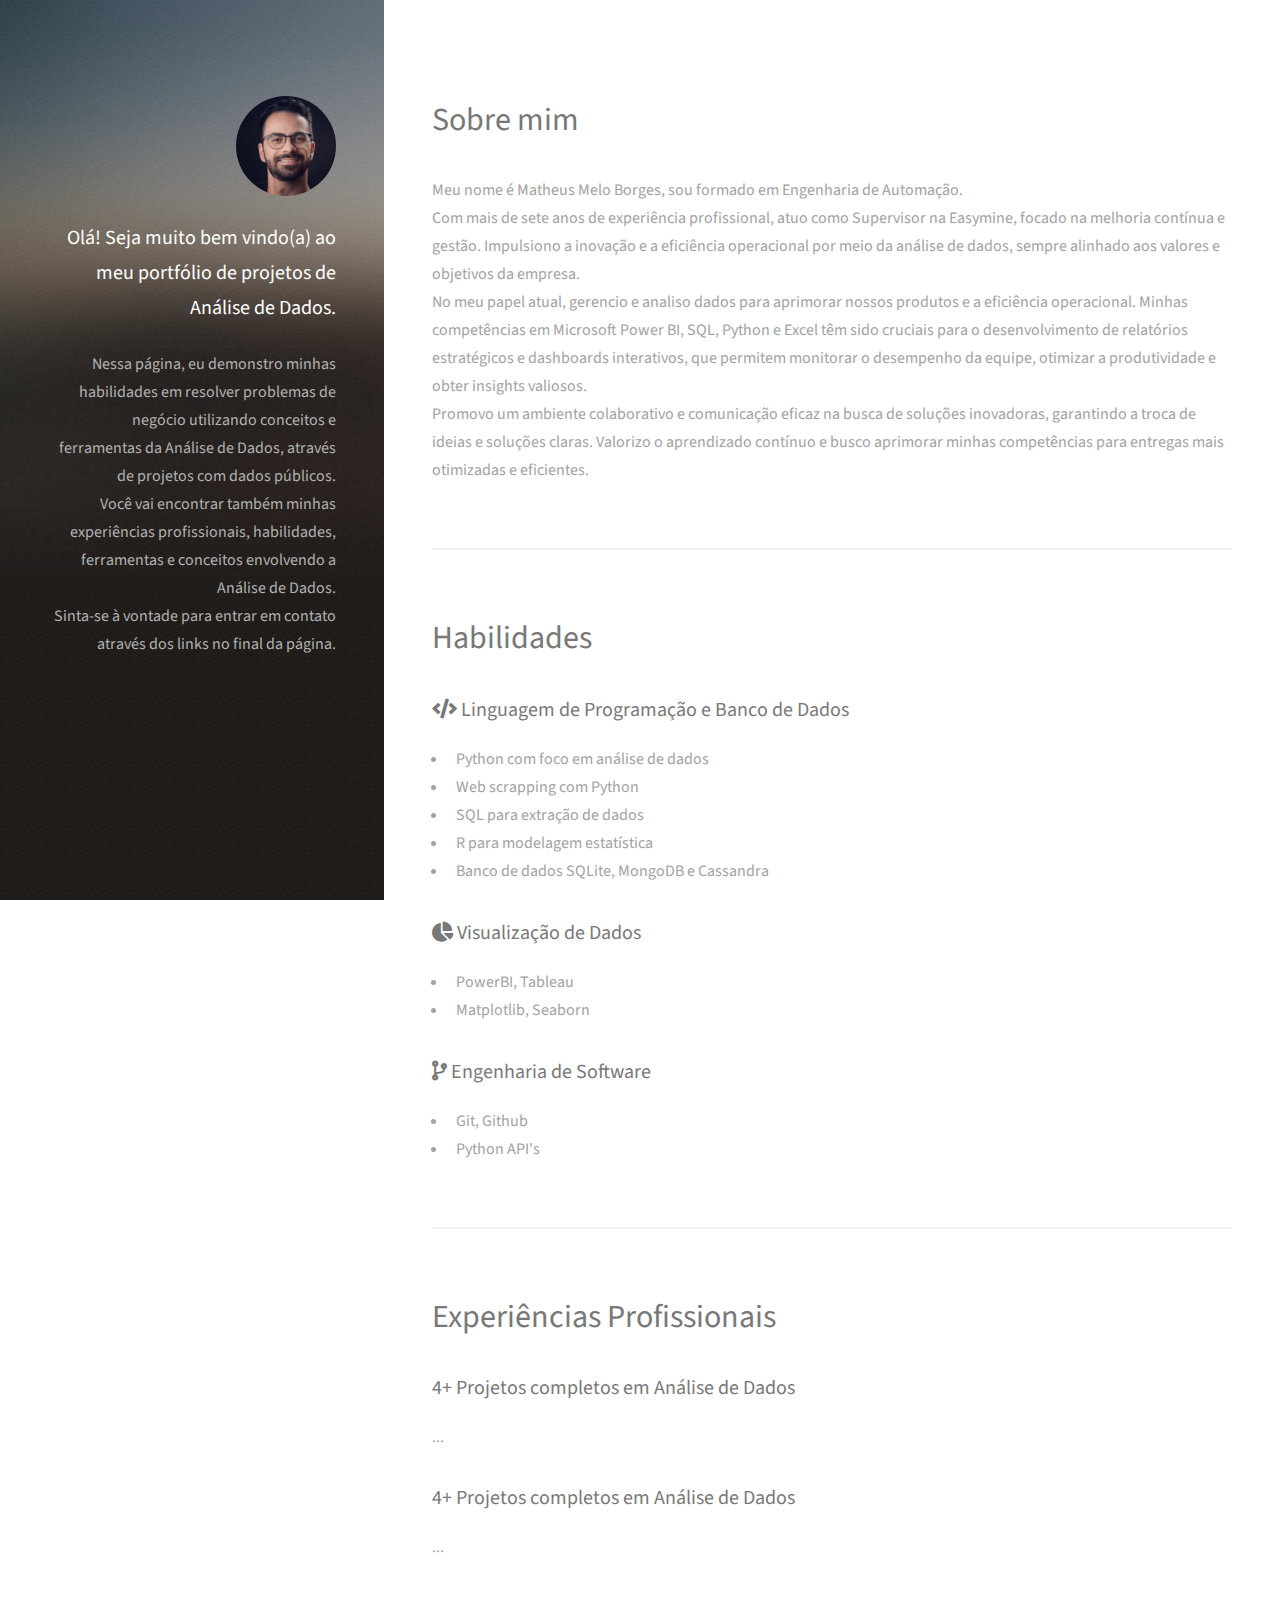
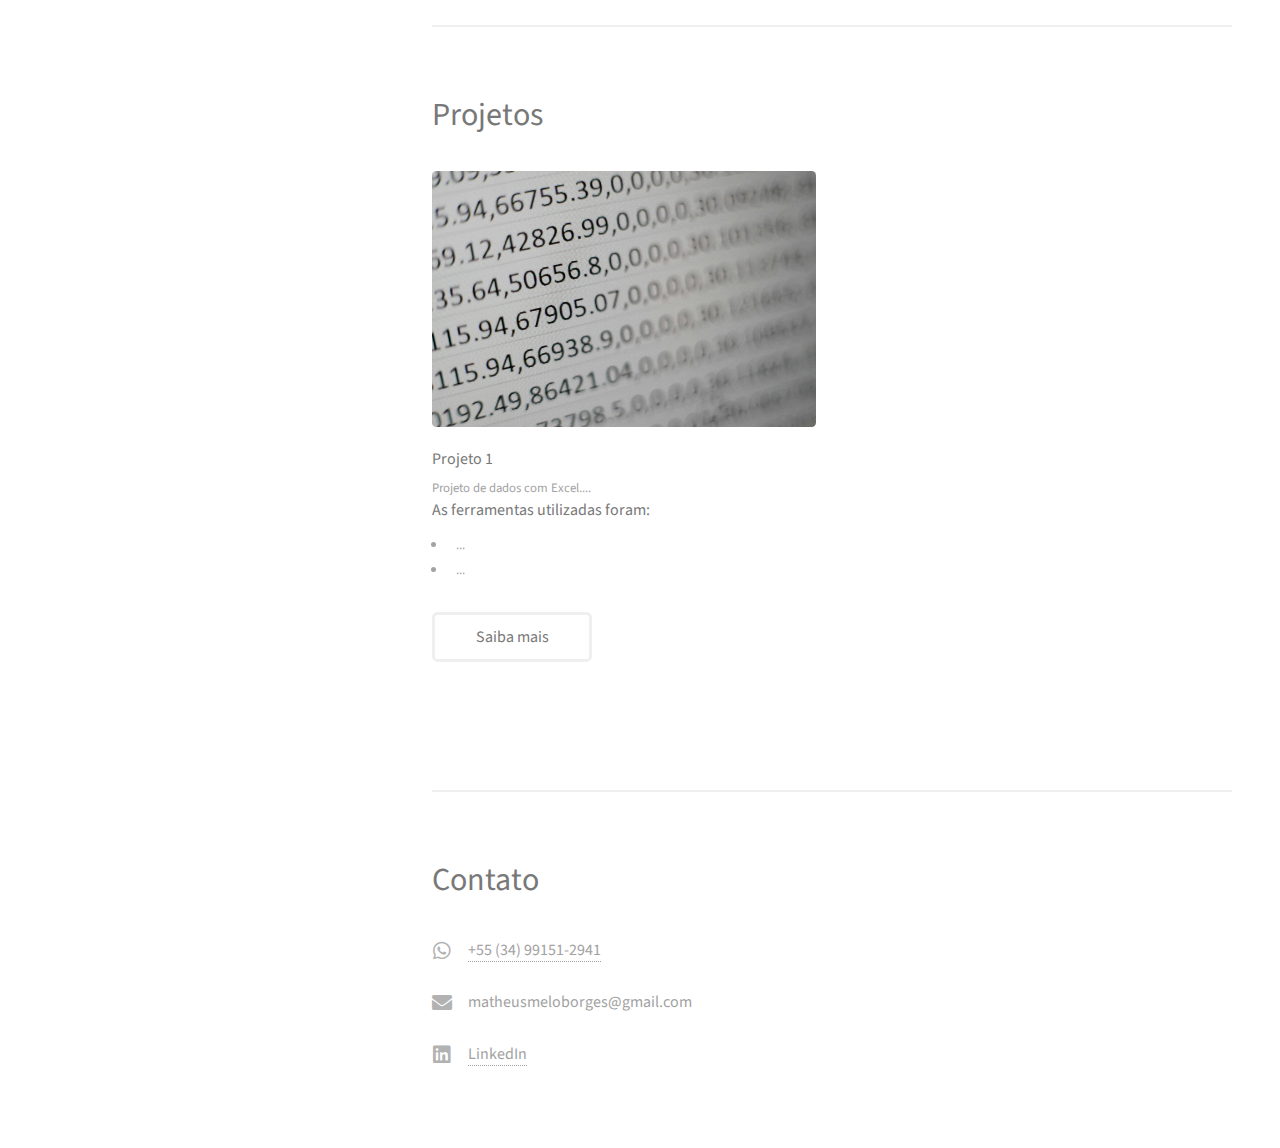
==== index.html @ 61d9ff65 "first commit" ====
<!DOCTYPE HTML>
<!--
	Strata by HTML5 UP
	html5up.net | @ajlkn
	Free for personal and commercial use under the CCA 3.0 license (html5up.net/license)
-->
<html>
	<head>
		<title>Strata by HTML5 UP</title>
		<meta charset="utf-8" />
		<meta name="viewport" content="width=device-width, initial-scale=1, user-scalable=no" />
		<link rel="stylesheet" href="assets/css/main.css" />
	</head>
	<body class="is-preload">

		<!-- Header -->
			<header id="header">
				<div class="inner">
					<a class="image avatar"><img src="images/mmb.jpg" alt="" /></a>
					<h1><strong>Olá! Seja muito bem vindo(a)<br />
						ao meu portfólio de projetos<br />
						de Análise de Dados.</strong></h1>
					<p> <p></p>
					<p>Nessa página, eu demonstro minhas habilidades em resolver problemas de negócio 
						utilizando conceitos e ferramentas da Análise de Dados, através de projetos com dados 
						públicos.<br />
						Você vai encontrar também minhas experiências profissionais, habilidades, 
						ferramentas e conceitos envolvendo a Análise de Dados.<br />
						Sinta-se à vontade para entrar em contato através dos links no final da página.<p>
				</div>
			</header>

		<!-- Main -->
			<div id="main">

				<!-- One -->
					<section id="one">
						<header class="major">
							<h2>Sobre mim</h2>
						</header>
						<p>Meu nome é Matheus Melo Borges, sou formado em Engenharia de Automação.<br />
							Com mais de sete anos de experiência profissional, atuo como Supervisor na Easymine, focado na melhoria contínua e gestão. Impulsiono a inovação e a eficiência operacional por meio da análise de dados, sempre alinhado aos valores e objetivos da empresa.<br />
							No meu papel atual, gerencio e analiso dados para aprimorar nossos produtos e a eficiência operacional. Minhas competências em Microsoft Power BI, SQL, Python e Excel têm sido cruciais para o desenvolvimento de relatórios estratégicos e dashboards interativos, que permitem monitorar o desempenho da equipe, otimizar a produtividade e obter insights valiosos.<br />
							Promovo um ambiente colaborativo e comunicação eficaz na busca de soluções inovadoras, garantindo a troca de ideias e soluções claras. Valorizo o aprendizado contínuo e busco aprimorar minhas competências para entregas mais otimizadas e eficientes.</p>
					</section>

				<!-- Two -->
					<section id="two">
						<header class="major">
							<h2>Habilidades</h2>
						</header>
						<div class="features">
							<article>
								<h3><i class="icon solid fa-code"></i>	Linguagem de Programação e Banco de Dados</h3>
									<div class="content">
										<ul>
											<li>Python com foco em análise de dados</li>
											<li>Web scrapping com Python</li>
											<li>SQL para extração de dados</li>
											<li>R para modelagem estatística</li>
											<li>Banco de dados SQLite, MongoDB e Cassandra</li>
										</ul>
									</div>
							</article>
	
							<h3><i class="icon solid fa-chart-pie"></i>	Visualização de Dados</h3>
							<div class="content">
								<ul>
									<li>PowerBI, Tableau</li>
									<li>Matplotlib, Seaborn</li>
								</ul>
							</div>
								</article>
							<h3><i class="icon solid fa-code-branch"></i>	Engenharia de Software</h3>
							<div class="content">
								<ul>
									<li>Git, Github</li>
									<li>Python API's</li>
								</ul>
							</div>
							</article>
						</div>

					</section>

					<!-- Three -->
					<section id="three">
						<header class="major">
							<h2>Experiências Profissionais</h2>
						</header>
							<h3>4+ Projetos completos em Análise de Dados</h3>
							<p>...</p>
							<h3>4+ Projetos completos em Análise de Dados</h3>
							<p>...</p>
					</section>




					<!-- Four -->
					<section id="four">
						<header class="major">
							<h2>Projetos</h2>
						</header>
						<div class="row">
							<article class="col-6 col-12-xsmall work-item">
								<p class="image fit thumb"><img src="images/thumb_1.jpg"/></p>
								<h3>Projeto 1</h3>
								<p>Projeto de dados com Excel....</p>
								<h3>As ferramentas utilizadas foram:</h3>
								<ul>
									<li><p>...</p></li>
									<li><p>...</p></li>
								</ul>
								<ul class="actions">
									<li><a href="#" class="button">Saiba mais</a></li>
								</ul>
							</article>
						</div>
					</section>

					<!-- Five -->
					<section id="five">
						<header class="major">
							<h2>Contato</h2>
						</header>
								<ul class="labeled-icons">
									<li>
										<h3 class="icon brands fa-whatsapp"><span class="label">Phone</span></h3>
										<a href="https://wa.me/3491512941">+55 (34) 99151-2941</a>
									</li>
									<li>
										<h3 class="icon solid fa-envelope"><span class="label">Email</span></h3>
										matheusmeloborges@gmail.com
									</li>
									<li>
										<h3 class="icon brands fa-linkedin"><span class="label">LinkedIn</span></h3>
										<a href="https://www.linkedin.com/in/matheus-melo-borges/">LinkedIn</a>
									</li>
								</ul>
						</div>
					</section>


		<!-- Scripts -->
			<script src="assets/js/jquery.min.js"></script>
			<script src="assets/js/jquery.poptrox.min.js"></script>
			<script src="assets/js/browser.min.js"></script>
			<script src="assets/js/breakpoints.min.js"></script>
			<script src="assets/js/util.js"></script>
			<script src="assets/js/main.js"></script>

	</body>
</html>
---- assets/css/main.css ----
@import url("fontawesome-all.min.css");
@import url("https://fonts.googleapis.com/css?family=Source+Sans+Pro:400,400italic");

/*
	Strata by HTML5 UP
	html5up.net | @ajlkn
	Free for personal and commercial use under the CCA 3.0 license (html5up.net/license)
*/

html, body, div, span, applet, object,
iframe, h1, h2, h3, h4, h5, h6, p, blockquote,
pre, a, abbr, acronym, address, big, cite,
code, del, dfn, em, img, ins, kbd, q, s, samp,
small, strike, strong, sub, sup, tt, var, b,
u, i, center, dl, dt, dd, ol, ul, li, fieldset,
form, label, legend, table, caption, tbody,
tfoot, thead, tr, th, td, article, aside,
canvas, details, embed, figure, figcaption,
footer, header, hgroup, menu, nav, output, ruby,
section, summary, time, mark, audio, video {
	margin: 0;
	padding: 0;
	border: 0;
	font-size: 100%;
	font: inherit;
	vertical-align: baseline;}

article, aside, details, figcaption, figure,
footer, header, hgroup, menu, nav, section {
	display: block;}

body {
	line-height: 1;
}

ol, ul {
	list-style: none;
}

blockquote, q {
	quotes: none;
}

	blockquote:before, blockquote:after, q:before, q:after {
		content: '';
		content: none;
	}

table {
	border-collapse: collapse;
	border-spacing: 0;
}

body {
	-webkit-text-size-adjust: none;
}

mark {
	background-color: transparent;
	color: inherit;
}

input::-moz-focus-inner {
	border: 0;
	padding: 0;
}

input, select, textarea {
	-moz-appearance: none;
	-webkit-appearance: none;
	-ms-appearance: none;
	appearance: none;
}

/* Basic */

	html {
		box-sizing: border-box;
	}

	*, *:before, *:after {
		box-sizing: inherit;
	}

	body {
		background: #fff;
	}

		body.is-preload *, body.is-preload *:before, body.is-preload *:after {
			-moz-animation: none !important;
			-webkit-animation: none !important;
			-ms-animation: none !important;
			animation: none !important;
			-moz-transition: none !important;
			-webkit-transition: none !important;
			-ms-transition: none !important;
			transition: none !important;
		}

	body, input, select, textarea {
		color: #a2a2a2;
		font-family: "Source Sans Pro", Helvetica, sans-serif;
		font-size: 16pt;
		font-weight: 400;
		line-height: 1.75em;
	}

	a {
		-moz-transition: color 0.2s ease-in-out, border-color 0.2s ease-in-out;
		-webkit-transition: color 0.2s ease-in-out, border-color 0.2s ease-in-out;
		-ms-transition: color 0.2s ease-in-out, border-color 0.2s ease-in-out;
		transition: color 0.2s ease-in-out, border-color 0.2s ease-in-out;
		border-bottom: dotted 1px;
		color: #49bf9d;
		text-decoration: none;
	}

		a:hover {
			border-bottom-color: transparent;
			color: #49bf9d !important;
			text-decoration: none;
		}

	strong, b {
		color: #787878;
		font-weight: 400;
	}

	em, i {
		font-style: italic;
	}

	p {
		margin: 0 0 2em 0;
	}

	h1, h2, h3, h4, h5, h6 {
		color: #787878;
		font-weight: 400;
		line-height: 1em;
		margin: 0 0 1em 0;
	}

		h1 a, h2 a, h3 a, h4 a, h5 a, h6 a {
			color: inherit;
			text-decoration: none;
		}

	h1 {
		font-size: 2em;
		line-height: 1.5em;
	}

	h2 {
		font-size: 1.5em;
		line-height: 1.5em;
	}

	h3 {
		font-size: 1.25em;
		line-height: 1.5em;
	}

	h4 {
		font-size: 1.1em;
		line-height: 1.5em;
	}

	h5 {
		font-size: 0.9em;
		line-height: 1.5em;
	}

	h6 {
		font-size: 0.7em;
		line-height: 1.5em;
	}

	sub {
		font-size: 0.8em;
		position: relative;
		top: 0.5em;
	}

	sup {
		font-size: 0.8em;
		position: relative;
		top: -0.5em;
	}

	hr {
		border: 0;
		border-bottom: solid 2px #efefef;
		margin: 2em 0;
	}

		hr.major {
			margin: 3em 0;
		}

	blockquote {
		border-left: solid 6px #efefef;
		font-style: italic;
		margin: 0 0 2em 0;
		padding: 0.5em 0 0.5em 1.5em;
	}

	code {
		background: #f7f7f7;
		border-radius: 0.35em;
		border: solid 2px #efefef;
		font-family: "Courier New", monospace;
		font-size: 0.9em;
		margin: 0 0.25em;
		padding: 0.25em 0.65em;
	}

	pre {
		-webkit-overflow-scrolling: touch;
		font-family: "Courier New", monospace;
		font-size: 0.9em;
		margin: 0 0 2em 0;
	}

		pre code {
			display: block;
			line-height: 1.75em;
			padding: 1em 1.5em;
			overflow-x: auto;
		}

	.align-left {
		text-align: left;
	}

	.align-center {
		text-align: center;
	}

	.align-right {
		text-align: right;
	}

/* Container */

	.container {
		margin: 0 auto;
		max-width: calc(100% - 4em);
		width: 100%;
	}

		.container.xsmall {
			width: 25%;
		}

		.container.small {
			width: 50%;
		}

		.container.medium {
			width: 75%;
		}

		.container.large {
			width: 125%;
		}

		.container.xlarge {
			width: 150%;
		}

		.container.max {
			width: 100%;
		}

		@media screen and (max-width: 980px) {

			.container {
				width: 100% !important;
				max-width: 100% !important;
			}

		}

		@media screen and (max-width: 480px) {

			.container {
				max-width: calc(100% - 3em);
			}

		}

/* Row */

	.row {
		display: flex;
		flex-wrap: wrap;
		box-sizing: border-box;
		align-items: stretch;
	}

		.row > * {
			box-sizing: border-box;
		}

		.row.gtr-uniform > * > :last-child {
			margin-bottom: 0;
		}

		.row.aln-left {
			justify-content: flex-start;
		}

		.row.aln-center {
			justify-content: center;
		}

		.row.aln-right {
			justify-content: flex-end;
		}

		.row.aln-top {
			align-items: flex-start;
		}

		.row.aln-middle {
			align-items: center;
		}

		.row.aln-bottom {
			align-items: flex-end;
		}

		.row > .imp {
			order: -1;
		}

		.row > .col-1 {
			width: 8.33333%;
		}

		.row > .off-1 {
			margin-left: 8.33333%;
		}

		.row > .col-2 {
			width: 16.66667%;
		}

		.row > .off-2 {
			margin-left: 16.66667%;
		}

		.row > .col-3 {
			width: 25%;
		}

		.row > .off-3 {
			margin-left: 25%;
		}

		.row > .col-4 {
			width: 33.33333%;
		}

		.row > .off-4 {
			margin-left: 33.33333%;
		}

		.row > .col-5 {
			width: 41.66667%;
		}

		.row > .off-5 {
			margin-left: 41.66667%;
		}

		.row > .col-6 {
			width: 50%;
		}

		.row > .off-6 {
			margin-left: 50%;
		}

		.row > .col-7 {
			width: 58.33333%;
		}

		.row > .off-7 {
			margin-left: 58.33333%;
		}

		.row > .col-8 {
			width: 66.66667%;
		}

		.row > .off-8 {
			margin-left: 66.66667%;
		}

		.row > .col-9 {
			width: 75%;
		}

		.row > .off-9 {
			margin-left: 75%;
		}

		.row > .col-10 {
			width: 83.33333%;
		}

		.row > .off-10 {
			margin-left: 83.33333%;
		}

		.row > .col-11 {
			width: 91.66667%;
		}

		.row > .off-11 {
			margin-left: 91.66667%;
		}

		.row > .col-12 {
			width: 100%;
		}

		.row > .off-12 {
			margin-left: 100%;
		}

		.row.gtr-0 {
			margin-top: 0;
			margin-left: 0em;
		}

			.row.gtr-0 > * {
				padding: 0 0 0 0em;
			}

			.row.gtr-0.gtr-uniform {
				margin-top: 0em;
			}

				.row.gtr-0.gtr-uniform > * {
					padding-top: 0em;
				}

		.row.gtr-25 {
			margin-top: 0;
			margin-left: -0.625em;
		}

			.row.gtr-25 > * {
				padding: 0 0 0 0.625em;
			}

			.row.gtr-25.gtr-uniform {
				margin-top: -0.625em;
			}

				.row.gtr-25.gtr-uniform > * {
					padding-top: 0.625em;
				}

		.row.gtr-50 {
			margin-top: 0;
			margin-left: -1.25em;
		}

			.row.gtr-50 > * {
				padding: 0 0 0 1.25em;
			}

			.row.gtr-50.gtr-uniform {
				margin-top: -1.25em;
			}

				.row.gtr-50.gtr-uniform > * {
					padding-top: 1.25em;
				}

		.row {
			margin-top: 0;
			margin-left: -2.5em;
		}

			.row > * {
				padding: 0 0 0 2.5em;
			}

			.row.gtr-uniform {
				margin-top: -2.5em;
			}

				.row.gtr-uniform > * {
					padding-top: 2.5em;
				}

		.row.gtr-150 {
			margin-top: 0;
			margin-left: -3.75em;
		}

			.row.gtr-150 > * {
				padding: 0 0 0 3.75em;
			}

			.row.gtr-150.gtr-uniform {
				margin-top: -3.75em;
			}

				.row.gtr-150.gtr-uniform > * {
					padding-top: 3.75em;
				}

		.row.gtr-200 {
			margin-top: 0;
			margin-left: -5em;
		}

			.row.gtr-200 > * {
				padding: 0 0 0 5em;
			}

			.row.gtr-200.gtr-uniform {
				margin-top: -5em;
			}

				.row.gtr-200.gtr-uniform > * {
					padding-top: 5em;
				}

		@media screen and (max-width: 1800px) {

			.row {
				display: flex;
				flex-wrap: wrap;
				box-sizing: border-box;
				align-items: stretch;
			}

				.row > * {
					box-sizing: border-box;
				}

				.row.gtr-uniform > * > :last-child {
					margin-bottom: 0;
				}

				.row.aln-left {
					justify-content: flex-start;
				}

				.row.aln-center {
					justify-content: center;
				}

				.row.aln-right {
					justify-content: flex-end;
				}

				.row.aln-top {
					align-items: flex-start;
				}

				.row.aln-middle {
					align-items: center;
				}

				.row.aln-bottom {
					align-items: flex-end;
				}

				.row > .imp-xlarge {
					order: -1;
				}

				.row > .col-1-xlarge {
					width: 8.33333%;
				}

				.row > .off-1-xlarge {
					margin-left: 8.33333%;
				}

				.row > .col-2-xlarge {
					width: 16.66667%;
				}

				.row > .off-2-xlarge {
					margin-left: 16.66667%;
				}

				.row > .col-3-xlarge {
					width: 25%;
				}

				.row > .off-3-xlarge {
					margin-left: 25%;
				}

				.row > .col-4-xlarge {
					width: 33.33333%;
				}

				.row > .off-4-xlarge {
					margin-left: 33.33333%;
				}

				.row > .col-5-xlarge {
					width: 41.66667%;
				}

				.row > .off-5-xlarge {
					margin-left: 41.66667%;
				}

				.row > .col-6-xlarge {
					width: 50%;
				}

				.row > .off-6-xlarge {
					margin-left: 50%;
				}

				.row > .col-7-xlarge {
					width: 58.33333%;
				}

				.row > .off-7-xlarge {
					margin-left: 58.33333%;
				}

				.row > .col-8-xlarge {
					width: 66.66667%;
				}

				.row > .off-8-xlarge {
					margin-left: 66.66667%;
				}

				.row > .col-9-xlarge {
					width: 75%;
				}

				.row > .off-9-xlarge {
					margin-left: 75%;
				}

				.row > .col-10-xlarge {
					width: 83.33333%;
				}

				.row > .off-10-xlarge {
					margin-left: 83.33333%;
				}

				.row > .col-11-xlarge {
					width: 91.66667%;
				}

				.row > .off-11-xlarge {
					margin-left: 91.66667%;
				}

				.row > .col-12-xlarge {
					width: 100%;
				}

				.row > .off-12-xlarge {
					margin-left: 100%;
				}

				.row.gtr-0 {
					margin-top: 0;
					margin-left: 0em;
				}

					.row.gtr-0 > * {
						padding: 0 0 0 0em;
					}

					.row.gtr-0.gtr-uniform {
						margin-top: 0em;
					}

						.row.gtr-0.gtr-uniform > * {
							padding-top: 0em;
						}

				.row.gtr-25 {
					margin-top: 0;
					margin-left: -0.625em;
				}

					.row.gtr-25 > * {
						padding: 0 0 0 0.625em;
					}

					.row.gtr-25.gtr-uniform {
						margin-top: -0.625em;
					}

						.row.gtr-25.gtr-uniform > * {
							padding-top: 0.625em;
						}

				.row.gtr-50 {
					margin-top: 0;
					margin-left: -1.25em;
				}

					.row.gtr-50 > * {
						padding: 0 0 0 1.25em;
					}

					.row.gtr-50.gtr-uniform {
						margin-top: -1.25em;
					}

						.row.gtr-50.gtr-uniform > * {
							padding-top: 1.25em;
						}

				.row {
					margin-top: 0;
					margin-left: -2.5em;
				}

					.row > * {
						padding: 0 0 0 2.5em;
					}

					.row.gtr-uniform {
						margin-top: -2.5em;
					}

						.row.gtr-uniform > * {
							padding-top: 2.5em;
						}

				.row.gtr-150 {
					margin-top: 0;
					margin-left: -3.75em;
				}

					.row.gtr-150 > * {
						padding: 0 0 0 3.75em;
					}

					.row.gtr-150.gtr-uniform {
						margin-top: -3.75em;
					}

						.row.gtr-150.gtr-uniform > * {
							padding-top: 3.75em;
						}

				.row.gtr-200 {
					margin-top: 0;
					margin-left: -5em;
				}

					.row.gtr-200 > * {
						padding: 0 0 0 5em;
					}

					.row.gtr-200.gtr-uniform {
						margin-top: -5em;
					}

						.row.gtr-200.gtr-uniform > * {
							padding-top: 5em;
						}

		}

		@media screen and (max-width: 1280px) {

			.row {
				display: flex;
				flex-wrap: wrap;
				box-sizing: border-box;
				align-items: stretch;
			}

				.row > * {
					box-sizing: border-box;
				}

				.row.gtr-uniform > * > :last-child {
					margin-bottom: 0;
				}

				.row.aln-left {
					justify-content: flex-start;
				}

				.row.aln-center {
					justify-content: center;
				}

				.row.aln-right {
					justify-content: flex-end;
				}

				.row.aln-top {
					align-items: flex-start;
				}

				.row.aln-middle {
					align-items: center;
				}

				.row.aln-bottom {
					align-items: flex-end;
				}

				.row > .imp-large {
					order: -1;
				}

				.row > .col-1-large {
					width: 8.33333%;
				}

				.row > .off-1-large {
					margin-left: 8.33333%;
				}

				.row > .col-2-large {
					width: 16.66667%;
				}

				.row > .off-2-large {
					margin-left: 16.66667%;
				}

				.row > .col-3-large {
					width: 25%;
				}

				.row > .off-3-large {
					margin-left: 25%;
				}

				.row > .col-4-large {
					width: 33.33333%;
				}

				.row > .off-4-large {
					margin-left: 33.33333%;
				}

				.row > .col-5-large {
					width: 41.66667%;
				}

				.row > .off-5-large {
					margin-left: 41.66667%;
				}

				.row > .col-6-large {
					width: 50%;
				}

				.row > .off-6-large {
					margin-left: 50%;
				}

				.row > .col-7-large {
					width: 58.33333%;
				}

				.row > .off-7-large {
					margin-left: 58.33333%;
				}

				.row > .col-8-large {
					width: 66.66667%;
				}

				.row > .off-8-large {
					margin-left: 66.66667%;
				}

				.row > .col-9-large {
					width: 75%;
				}

				.row > .off-9-large {
					margin-left: 75%;
				}

				.row > .col-10-large {
					width: 83.33333%;
				}

				.row > .off-10-large {
					margin-left: 83.33333%;
				}

				.row > .col-11-large {
					width: 91.66667%;
				}

				.row > .off-11-large {
					margin-left: 91.66667%;
				}

				.row > .col-12-large {
					width: 100%;
				}

				.row > .off-12-large {
					margin-left: 100%;
				}

				.row.gtr-0 {
					margin-top: 0;
					margin-left: 0em;
				}

					.row.gtr-0 > * {
						padding: 0 0 0 0em;
					}

					.row.gtr-0.gtr-uniform {
						margin-top: 0em;
					}

						.row.gtr-0.gtr-uniform > * {
							padding-top: 0em;
						}

				.row.gtr-25 {
					margin-top: 0;
					margin-left: -0.5em;
				}

					.row.gtr-25 > * {
						padding: 0 0 0 0.5em;
					}

					.row.gtr-25.gtr-uniform {
						margin-top: -0.5em;
					}

						.row.gtr-25.gtr-uniform > * {
							padding-top: 0.5em;
						}

				.row.gtr-50 {
					margin-top: 0;
					margin-left: -1em;
				}

					.row.gtr-50 > * {
						padding: 0 0 0 1em;
					}

					.row.gtr-50.gtr-uniform {
						margin-top: -1em;
					}

						.row.gtr-50.gtr-uniform > * {
							padding-top: 1em;
						}

				.row {
					margin-top: 0;
					margin-left: -2em;
				}

					.row > * {
						padding: 0 0 0 2em;
					}

					.row.gtr-uniform {
						margin-top: -2em;
					}

						.row.gtr-uniform > * {
							padding-top: 2em;
						}

				.row.gtr-150 {
					margin-top: 0;
					margin-left: -3em;
				}

					.row.gtr-150 > * {
						padding: 0 0 0 3em;
					}

					.row.gtr-150.gtr-uniform {
						margin-top: -3em;
					}

						.row.gtr-150.gtr-uniform > * {
							padding-top: 3em;
						}

				.row.gtr-200 {
					margin-top: 0;
					margin-left: -4em;
				}

					.row.gtr-200 > * {
						padding: 0 0 0 4em;
					}

					.row.gtr-200.gtr-uniform {
						margin-top: -4em;
					}

						.row.gtr-200.gtr-uniform > * {
							padding-top: 4em;
						}

		}

		@media screen and (max-width: 980px) {

			.row {
				display: flex;
				flex-wrap: wrap;
				box-sizing: border-box;
				align-items: stretch;
			}

				.row > * {
					box-sizing: border-box;
				}

				.row.gtr-uniform > * > :last-child {
					margin-bottom: 0;
				}

				.row.aln-left {
					justify-content: flex-start;
				}

				.row.aln-center {
					justify-content: center;
				}

				.row.aln-right {
					justify-content: flex-end;
				}

				.row.aln-top {
					align-items: flex-start;
				}

				.row.aln-middle {
					align-items: center;
				}

				.row.aln-bottom {
					align-items: flex-end;
				}

				.row > .imp-medium {
					order: -1;
				}

				.row > .col-1-medium {
					width: 8.33333%;
				}

				.row > .off-1-medium {
					margin-left: 8.33333%;
				}

				.row > .col-2-medium {
					width: 16.66667%;
				}

				.row > .off-2-medium {
					margin-left: 16.66667%;
				}

				.row > .col-3-medium {
					width: 25%;
				}

				.row > .off-3-medium {
					margin-left: 25%;
				}

				.row > .col-4-medium {
					width: 33.33333%;
				}

				.row > .off-4-medium {
					margin-left: 33.33333%;
				}

				.row > .col-5-medium {
					width: 41.66667%;
				}

				.row > .off-5-medium {
					margin-left: 41.66667%;
				}

				.row > .col-6-medium {
					width: 50%;
				}

				.row > .off-6-medium {
					margin-left: 50%;
				}

				.row > .col-7-medium {
					width: 58.33333%;
				}

				.row > .off-7-medium {
					margin-left: 58.33333%;
				}

				.row > .col-8-medium {
					width: 66.66667%;
				}

				.row > .off-8-medium {
					margin-left: 66.66667%;
				}

				.row > .col-9-medium {
					width: 75%;
				}

				.row > .off-9-medium {
					margin-left: 75%;
				}

				.row > .col-10-medium {
					width: 83.33333%;
				}

				.row > .off-10-medium {
					margin-left: 83.33333%;
				}

				.row > .col-11-medium {
					width: 91.66667%;
				}

				.row > .off-11-medium {
					margin-left: 91.66667%;
				}

				.row > .col-12-medium {
					width: 100%;
				}

				.row > .off-12-medium {
					margin-left: 100%;
				}

				.row.gtr-0 {
					margin-top: 0;
					margin-left: 0em;
				}

					.row.gtr-0 > * {
						padding: 0 0 0 0em;
					}

					.row.gtr-0.gtr-uniform {
						margin-top: 0em;
					}

						.row.gtr-0.gtr-uniform > * {
							padding-top: 0em;
						}

				.row.gtr-25 {
					margin-top: 0;
					margin-left: -0.5em;
				}

					.row.gtr-25 > * {
						padding: 0 0 0 0.5em;
					}

					.row.gtr-25.gtr-uniform {
						margin-top: -0.5em;
					}

						.row.gtr-25.gtr-uniform > * {
							padding-top: 0.5em;
						}

				.row.gtr-50 {
					margin-top: 0;
					margin-left: -1em;
				}

					.row.gtr-50 > * {
						padding: 0 0 0 1em;
					}

					.row.gtr-50.gtr-uniform {
						margin-top: -1em;
					}

						.row.gtr-50.gtr-uniform > * {
							padding-top: 1em;
						}

				.row {
					margin-top: 0;
					margin-left: -2em;
				}

					.row > * {
						padding: 0 0 0 2em;
					}

					.row.gtr-uniform {
						margin-top: -2em;
					}

						.row.gtr-uniform > * {
							padding-top: 2em;
						}

				.row.gtr-150 {
					margin-top: 0;
					margin-left: -3em;
				}

					.row.gtr-150 > * {
						padding: 0 0 0 3em;
					}

					.row.gtr-150.gtr-uniform {
						margin-top: -3em;
					}

						.row.gtr-150.gtr-uniform > * {
							padding-top: 3em;
						}

				.row.gtr-200 {
					margin-top: 0;
					margin-left: -4em;
				}

					.row.gtr-200 > * {
						padding: 0 0 0 4em;
					}

					.row.gtr-200.gtr-uniform {
						margin-top: -4em;
					}

						.row.gtr-200.gtr-uniform > * {
							padding-top: 4em;
						}

		}

		@media screen and (max-width: 736px) {

			.row {
				display: flex;
				flex-wrap: wrap;
				box-sizing: border-box;
				align-items: stretch;
			}

				.row > * {
					box-sizing: border-box;
				}

				.row.gtr-uniform > * > :last-child {
					margin-bottom: 0;
				}

				.row.aln-left {
					justify-content: flex-start;
				}

				.row.aln-center {
					justify-content: center;
				}

				.row.aln-right {
					justify-content: flex-end;
				}

				.row.aln-top {
					align-items: flex-start;
				}

				.row.aln-middle {
					align-items: center;
				}

				.row.aln-bottom {
					align-items: flex-end;
				}

				.row > .imp-small {
					order: -1;
				}

				.row > .col-1-small {
					width: 8.33333%;
				}

				.row > .off-1-small {
					margin-left: 8.33333%;
				}

				.row > .col-2-small {
					width: 16.66667%;
				}

				.row > .off-2-small {
					margin-left: 16.66667%;
				}

				.row > .col-3-small {
					width: 25%;
				}

				.row > .off-3-small {
					margin-left: 25%;
				}

				.row > .col-4-small {
					width: 33.33333%;
				}

				.row > .off-4-small {
					margin-left: 33.33333%;
				}

				.row > .col-5-small {
					width: 41.66667%;
				}

				.row > .off-5-small {
					margin-left: 41.66667%;
				}

				.row > .col-6-small {
					width: 50%;
				}

				.row > .off-6-small {
					margin-left: 50%;
				}

				.row > .col-7-small {
					width: 58.33333%;
				}

				.row > .off-7-small {
					margin-left: 58.33333%;
				}

				.row > .col-8-small {
					width: 66.66667%;
				}

				.row > .off-8-small {
					margin-left: 66.66667%;
				}

				.row > .col-9-small {
					width: 75%;
				}

				.row > .off-9-small {
					margin-left: 75%;
				}

				.row > .col-10-small {
					width: 83.33333%;
				}

				.row > .off-10-small {
					margin-left: 83.33333%;
				}

				.row > .col-11-small {
					width: 91.66667%;
				}

				.row > .off-11-small {
					margin-left: 91.66667%;
				}

				.row > .col-12-small {
					width: 100%;
				}

				.row > .off-12-small {
					margin-left: 100%;
				}

				.row.gtr-0 {
					margin-top: 0;
					margin-left: 0em;
				}

					.row.gtr-0 > * {
						padding: 0 0 0 0em;
					}

					.row.gtr-0.gtr-uniform {
						margin-top: 0em;
					}

						.row.gtr-0.gtr-uniform > * {
							padding-top: 0em;
						}

				.row.gtr-25 {
					margin-top: 0;
					margin-left: -0.375em;
				}

					.row.gtr-25 > * {
						padding: 0 0 0 0.375em;
					}

					.row.gtr-25.gtr-uniform {
						margin-top: -0.375em;
					}

						.row.gtr-25.gtr-uniform > * {
							padding-top: 0.375em;
						}

				.row.gtr-50 {
					margin-top: 0;
					margin-left: -0.75em;
				}

					.row.gtr-50 > * {
						padding: 0 0 0 0.75em;
					}

					.row.gtr-50.gtr-uniform {
						margin-top: -0.75em;
					}

						.row.gtr-50.gtr-uniform > * {
							padding-top: 0.75em;
						}

				.row {
					margin-top: 0;
					margin-left: -1.5em;
				}

					.row > * {
						padding: 0 0 0 1.5em;
					}

					.row.gtr-uniform {
						margin-top: -1.5em;
					}

						.row.gtr-uniform > * {
							padding-top: 1.5em;
						}

				.row.gtr-150 {
					margin-top: 0;
					margin-left: -2.25em;
				}

					.row.gtr-150 > * {
						padding: 0 0 0 2.25em;
					}

					.row.gtr-150.gtr-uniform {
						margin-top: -2.25em;
					}

						.row.gtr-150.gtr-uniform > * {
							padding-top: 2.25em;
						}

				.row.gtr-200 {
					margin-top: 0;
					margin-left: -3em;
				}

					.row.gtr-200 > * {
						padding: 0 0 0 3em;
					}

					.row.gtr-200.gtr-uniform {
						margin-top: -3em;
					}

						.row.gtr-200.gtr-uniform > * {
							padding-top: 3em;
						}

		}

		@media screen and (max-width: 480px) {

			.row {
				display: flex;
				flex-wrap: wrap;
				box-sizing: border-box;
				align-items: stretch;
			}

				.row > * {
					box-sizing: border-box;
				}

				.row.gtr-uniform > * > :last-child {
					margin-bottom: 0;
				}

				.row.aln-left {
					justify-content: flex-start;
				}

				.row.aln-center {
					justify-content: center;
				}

				.row.aln-right {
					justify-content: flex-end;
				}

				.row.aln-top {
					align-items: flex-start;
				}

				.row.aln-middle {
					align-items: center;
				}

				.row.aln-bottom {
					align-items: flex-end;
				}

				.row > .imp-xsmall {
					order: -1;
				}

				.row > .col-1-xsmall {
					width: 8.33333%;
				}

				.row > .off-1-xsmall {
					margin-left: 8.33333%;
				}

				.row > .col-2-xsmall {
					width: 16.66667%;
				}

				.row > .off-2-xsmall {
					margin-left: 16.66667%;
				}

				.row > .col-3-xsmall {
					width: 25%;
				}

				.row > .off-3-xsmall {
					margin-left: 25%;
				}

				.row > .col-4-xsmall {
					width: 33.33333%;
				}

				.row > .off-4-xsmall {
					margin-left: 33.33333%;
				}

				.row > .col-5-xsmall {
					width: 41.66667%;
				}

				.row > .off-5-xsmall {
					margin-left: 41.66667%;
				}

				.row > .col-6-xsmall {
					width: 50%;
				}

				.row > .off-6-xsmall {
					margin-left: 50%;
				}

				.row > .col-7-xsmall {
					width: 58.33333%;
				}

				.row > .off-7-xsmall {
					margin-left: 58.33333%;
				}

				.row > .col-8-xsmall {
					width: 66.66667%;
				}

				.row > .off-8-xsmall {
					margin-left: 66.66667%;
				}

				.row > .col-9-xsmall {
					width: 75%;
				}

				.row > .off-9-xsmall {
					margin-left: 75%;
				}

				.row > .col-10-xsmall {
					width: 83.33333%;
				}

				.row > .off-10-xsmall {
					margin-left: 83.33333%;
				}

				.row > .col-11-xsmall {
					width: 91.66667%;
				}

				.row > .off-11-xsmall {
					margin-left: 91.66667%;
				}

				.row > .col-12-xsmall {
					width: 100%;
				}

				.row > .off-12-xsmall {
					margin-left: 100%;
				}

				.row.gtr-0 {
					margin-top: 0;
					margin-left: 0em;
				}

					.row.gtr-0 > * {
						padding: 0 0 0 0em;
					}

					.row.gtr-0.gtr-uniform {
						margin-top: 0em;
					}

						.row.gtr-0.gtr-uniform > * {
							padding-top: 0em;
						}

				.row.gtr-25 {
					margin-top: 0;
					margin-left: -0.375em;
				}

					.row.gtr-25 > * {
						padding: 0 0 0 0.375em;
					}

					.row.gtr-25.gtr-uniform {
						margin-top: -0.375em;
					}

						.row.gtr-25.gtr-uniform > * {
							padding-top: 0.375em;
						}

				.row.gtr-50 {
					margin-top: 0;
					margin-left: -0.75em;
				}

					.row.gtr-50 > * {
						padding: 0 0 0 0.75em;
					}

					.row.gtr-50.gtr-uniform {
						margin-top: -0.75em;
					}

						.row.gtr-50.gtr-uniform > * {
							padding-top: 0.75em;
						}

				.row {
					margin-top: 0;
					margin-left: -1.5em;
				}

					.row > * {
						padding: 0 0 0 1.5em;
					}

					.row.gtr-uniform {
						margin-top: -1.5em;
					}

						.row.gtr-uniform > * {
							padding-top: 1.5em;
						}

				.row.gtr-150 {
					margin-top: 0;
					margin-left: -2.25em;
				}

					.row.gtr-150 > * {
						padding: 0 0 0 2.25em;
					}

					.row.gtr-150.gtr-uniform {
						margin-top: -2.25em;
					}

						.row.gtr-150.gtr-uniform > * {
							padding-top: 2.25em;
						}

				.row.gtr-200 {
					margin-top: 0;
					margin-left: -3em;
				}

					.row.gtr-200 > * {
						padding: 0 0 0 3em;
					}

					.row.gtr-200.gtr-uniform {
						margin-top: -3em;
					}

						.row.gtr-200.gtr-uniform > * {
							padding-top: 3em;
						}

		}

/* Section/Article */

	section.special, article.special {
		text-align: center;
	}

	header p {
		color: #b2b2b2;
		position: relative;
		margin: 0 0 1.5em 0;
	}

	header h2 + p {
		font-size: 1.25em;
		margin-top: -1em;
		line-height: 1.5em;
	}

	header h3 + p {
		font-size: 1.1em;
		margin-top: -0.8em;
		line-height: 1.5em;
	}

	header h4 + p,
	header h5 + p,
	header h6 + p {
		font-size: 0.9em;
		margin-top: -0.6em;
		line-height: 1.5em;
	}

	header.major h2 {
		font-size: 2em;
	}

/* Form */

	form {
		margin: 0 0 2em 0;
	}

	label {
		color: #787878;
		display: block;
		font-size: 0.9em;
		font-weight: 400;
		margin: 0 0 1em 0;
	}

	input[type="text"],
	input[type="password"],
	input[type="email"],
	select,
	textarea {
		-moz-appearance: none;
		-webkit-appearance: none;
		-ms-appearance: none;
		appearance: none;
		background: #f7f7f7;
		border-radius: 0.35em;
		border: solid 2px transparent;
		color: inherit;
		display: block;
		outline: 0;
		padding: 0 0.75em;
		text-decoration: none;
		width: 100%;
	}

		input[type="text"]:invalid,
		input[type="password"]:invalid,
		input[type="email"]:invalid,
		select:invalid,
		textarea:invalid {
			box-shadow: none;
		}

		input[type="text"]:focus,
		input[type="password"]:focus,
		input[type="email"]:focus,
		select:focus,
		textarea:focus {
			border-color: #49bf9d;
		}

	select {
		background-image: url("data:image/svg+xml;charset=utf8,%3Csvg xmlns='http://www.w3.org/2000/svg' width='40' height='40' preserveAspectRatio='none' viewBox='0 0 40 40'%3E%3Cpath d='M9.4,12.3l10.4,10.4l10.4-10.4c0.2-0.2,0.5-0.4,0.9-0.4c0.3,0,0.6,0.1,0.9,0.4l3.3,3.3c0.2,0.2,0.4,0.5,0.4,0.9 c0,0.4-0.1,0.6-0.4,0.9L20.7,31.9c-0.2,0.2-0.5,0.4-0.9,0.4c-0.3,0-0.6-0.1-0.9-0.4L4.3,17.3c-0.2-0.2-0.4-0.5-0.4-0.9 c0-0.4,0.1-0.6,0.4-0.9l3.3-3.3c0.2-0.2,0.5-0.4,0.9-0.4S9.1,12.1,9.4,12.3z' fill='%23dfdfdf' /%3E%3C/svg%3E");
		background-size: 1.25rem;
		background-repeat: no-repeat;
		background-position: calc(100% - 1rem) center;
		height: 2.75em;
		padding-right: 2.75em;
		text-overflow: ellipsis;
	}

		select option {
			color: #787878;
			background: #fff;
		}

		select:focus::-ms-value {
			background-color: transparent;
		}

		select::-ms-expand {
			display: none;
		}

	input[type="text"],
	input[type="password"],
	input[type="email"],
	select {
		height: 2.75em;
	}

	textarea {
		padding: 0.75em;
	}

	input[type="checkbox"],
	input[type="radio"] {
		-moz-appearance: none;
		-webkit-appearance: none;
		-ms-appearance: none;
		appearance: none;
		display: block;
		float: left;
		margin-right: -2em;
		opacity: 0;
		width: 1em;
		z-index: -1;
	}

		input[type="checkbox"] + label,
		input[type="radio"] + label {
			text-decoration: none;
			color: #a2a2a2;
			cursor: pointer;
			display: inline-block;
			font-size: 1em;
			font-weight: 400;
			padding-left: 2.4em;
			padding-right: 0.75em;
			position: relative;
		}

			input[type="checkbox"] + label:before,
			input[type="radio"] + label:before {
				-moz-osx-font-smoothing: grayscale;
				-webkit-font-smoothing: antialiased;
				display: inline-block;
				font-style: normal;
				font-variant: normal;
				text-rendering: auto;
				line-height: 1;
				text-transform: none !important;
				font-family: 'Font Awesome 5 Free';
				font-weight: 900;
			}

			input[type="checkbox"] + label:before,
			input[type="radio"] + label:before {
				background: #f7f7f7;
				border-radius: 0.35em;
				border: solid 2px transparent;
				content: '';
				display: inline-block;
				font-size: 0.8em;
				height: 2.0625em;
				left: 0;
				line-height: 1.85625em;
				position: absolute;
				text-align: center;
				top: 0;
				width: 2.0625em;
			}

		input[type="checkbox"]:checked + label:before,
		input[type="radio"]:checked + label:before {
			background: #787878;
			border-color: #787878;
			color: #fff;
			content: '\f00c';
		}

		input[type="checkbox"]:focus + label:before,
		input[type="radio"]:focus + label:before {
			border-color: #49bf9d;
		}

	input[type="checkbox"] + label:before {
		border-radius: 0.35em;
	}

	input[type="radio"] + label:before {
		border-radius: 100%;
	}

	::-webkit-input-placeholder {
		color: #b2b2b2 !important;
		opacity: 1.0;
	}

	:-moz-placeholder {
		color: #b2b2b2 !important;
		opacity: 1.0;
	}

	::-moz-placeholder {
		color: #b2b2b2 !important;
		opacity: 1.0;
	}

	:-ms-input-placeholder {
		color: #b2b2b2 !important;
		opacity: 1.0;
	}

/* Box */

	.box {
		border-radius: 0.35em;
		border: solid 2px #efefef;
		margin-bottom: 2em;
		padding: 1.5em;
	}

		.box > :last-child,
		.box > :last-child > :last-child,
		.box > :last-child > :last-child > :last-child {
			margin-bottom: 0;
		}

		.box.alt {
			border: 0;
			border-radius: 0;
			padding: 0;
		}

/* Icon */

	.icon {
		text-decoration: none;
		border-bottom: none;
		position: relative;
	}

		.icon:before {
			-moz-osx-font-smoothing: grayscale;
			-webkit-font-smoothing: antialiased;
			display: inline-block;
			font-style: normal;
			font-variant: normal;
			text-rendering: auto;
			line-height: 1;
			text-transform: none !important;
			font-family: 'Font Awesome 5 Free';
			font-weight: 400;
		}

		.icon > .label {
			display: none;
		}

		.icon:before {
			line-height: inherit;
		}

		.icon.solid:before {
			font-weight: 900;
		}

		.icon.brands:before {
			font-family: 'Font Awesome 5 Brands';
		}

/* Image */

	.image {
		border-radius: 0.35em;
		border: 0;
		display: inline-block;
		position: relative;
	}

		.image:before {
			-moz-transition: opacity 0.2s ease-in-out;
			-webkit-transition: opacity 0.2s ease-in-out;
			-ms-transition: opacity 0.2s ease-in-out;
			transition: opacity 0.2s ease-in-out;
			background: url("images/overlay.png");
			border-radius: 0.35em;
			content: '';
			display: block;
			height: 100%;
			left: 0;
			opacity: 0.5;
			position: absolute;
			top: 0;
			width: 100%;
		}

		.image.thumb {
			text-align: center;
		}

			.image.thumb:after {
				-moz-transition: opacity 0.2s ease-in-out;
				-webkit-transition: opacity 0.2s ease-in-out;
				-ms-transition: opacity 0.2s ease-in-out;
				transition: opacity 0.2s ease-in-out;
				border-radius: 0.35em;
				border: solid 3px rgba(255, 255, 255, 0.5);
				color: #fff;
				content: 'View';
				display: inline-block;
				font-size: 0.8em;
				font-weight: 400;
				left: 50%;
				line-height: 2.25em;
				margin: -1.25em 0 0 -3em;
				opacity: 0;
				padding: 0 1.5em;
				position: absolute;
				text-align: center;
				text-decoration: none;
				top: 50%;
				white-space: nowrap;
			}

			.image.thumb:hover:after {
				opacity: 1.0;
			}

			.image.thumb:hover:before {
				background: url("images/overlay.png"), url("images/overlay.png");
				opacity: 1.0;
			}

		.image img {
			border-radius: 0.35em;
			display: block;
		}

		.image.left {
			float: left;
			margin: 0 1.5em 1em 0;
			top: 0.25em;
		}

		.image.right {
			float: right;
			margin: 0 0 1em 1.5em;
			top: 0.25em;
		}

		.image.left, .image.right {
			max-width: 40%;
		}

			.image.left img, .image.right img {
				width: 100%;
			}

		.image.fit {
			display: block;
			margin: 0 0 2em 0;
			width: 100%;
		}

			.image.fit img {
				width: 100%;
			}

		.image.avatar {
			border-radius: 100%;
		}

			.image.avatar:before {
				display: none;
			}

			.image.avatar img {
				border-radius: 100%;
				width: 100%;
			}

/* List */

	ol {
		list-style: decimal;
		margin: 0 0 2em 0;
		padding-left: 1.25em;
	}

		ol li {
			padding-left: 0.25em;
		}

	ul {
		list-style: disc;
		margin: 0 0 2em 0;
		padding-left: 1em;
	}

		ul li {
			padding-left: 0.5em;
		}

		ul.alt {
			list-style: none;
			padding-left: 0;
		}

			ul.alt li {
				border-top: solid 2px #efefef;
				padding: 0.5em 0;
			}

				ul.alt li:first-child {
					border-top: 0;
					padding-top: 0;
				}

	dl {
		margin: 0 0 2em 0;
	}

/* Icons */

	ul.icons {
		cursor: default;
		list-style: none;
		padding-left: 0;
	}

		ul.icons li {
			display: inline-block;
			padding: 0 1em 0 0;
		}

			ul.icons li:last-child {
				padding-right: 0;
			}

			ul.icons li .icon:before {
				font-size: 1.5em;
			}

/* Labeled Icons */

	ul.labeled-icons {
		list-style: none;
		padding: 0;
	}

		ul.labeled-icons li {
			line-height: 1.75em;
			margin: 1.5em 0 0 0;
			padding-left: 2.25em;
			position: relative;
		}

			ul.labeled-icons li:first-child {
				margin-top: 0;
			}

			ul.labeled-icons li a {
				color: inherit;
			}

			ul.labeled-icons li h3 {
				color: #b2b2b2;
				left: 0;
				position: absolute;
				text-align: center;
				top: 0;
				width: 1em;
			}

/* Actions */

	ul.actions {
		display: -moz-flex;
		display: -webkit-flex;
		display: -ms-flex;
		display: flex;
		cursor: default;
		list-style: none;
		margin-left: -1em;
		padding-left: 0;
	}

		ul.actions li {
			padding: 0 0 0 1em;
			vertical-align: middle;
		}

		ul.actions.special {
			-moz-justify-content: center;
			-webkit-justify-content: center;
			-ms-justify-content: center;
			justify-content: center;
			width: 100%;
			margin-left: 0;
		}

			ul.actions.special li:first-child {
				padding-left: 0;
			}

		ul.actions.stacked {
			-moz-flex-direction: column;
			-webkit-flex-direction: column;
			-ms-flex-direction: column;
			flex-direction: column;
			margin-left: 0;
		}

			ul.actions.stacked li {
				padding: 1.3em 0 0 0;
			}

				ul.actions.stacked li:first-child {
					padding-top: 0;
				}

		ul.actions.fit {
			width: calc(100% + 1em);
		}

			ul.actions.fit li {
				-moz-flex-grow: 1;
				-webkit-flex-grow: 1;
				-ms-flex-grow: 1;
				flex-grow: 1;
				-moz-flex-shrink: 1;
				-webkit-flex-shrink: 1;
				-ms-flex-shrink: 1;
				flex-shrink: 1;
				width: 100%;
			}

				ul.actions.fit li > * {
					width: 100%;
				}

			ul.actions.fit.stacked {
				width: 100%;
			}

		@media screen and (max-width: 480px) {

			ul.actions:not(.fixed) {
				-moz-flex-direction: column;
				-webkit-flex-direction: column;
				-ms-flex-direction: column;
				flex-direction: column;
				margin-left: 0;
				width: 100% !important;
			}

				ul.actions:not(.fixed) li {
					-moz-flex-grow: 1;
					-webkit-flex-grow: 1;
					-ms-flex-grow: 1;
					flex-grow: 1;
					-moz-flex-shrink: 1;
					-webkit-flex-shrink: 1;
					-ms-flex-shrink: 1;
					flex-shrink: 1;
					padding: 1em 0 0 0;
					text-align: center;
					width: 100%;
				}

					ul.actions:not(.fixed) li > * {
						width: 100%;
					}

					ul.actions:not(.fixed) li:first-child {
						padding-top: 0;
					}

					ul.actions:not(.fixed) li input[type="submit"],
					ul.actions:not(.fixed) li input[type="reset"],
					ul.actions:not(.fixed) li input[type="button"],
					ul.actions:not(.fixed) li button,
					ul.actions:not(.fixed) li .button {
						width: 100%;
					}

						ul.actions:not(.fixed) li input[type="submit"].icon:before,
						ul.actions:not(.fixed) li input[type="reset"].icon:before,
						ul.actions:not(.fixed) li input[type="button"].icon:before,
						ul.actions:not(.fixed) li button.icon:before,
						ul.actions:not(.fixed) li .button.icon:before {
							margin-left: -0.5em;
						}

		}

/* Table */

	.table-wrapper {
		-webkit-overflow-scrolling: touch;
		overflow-x: auto;
	}

	table {
		margin: 0 0 2em 0;
		width: 100%;
	}

		table tbody tr {
			border: solid 1px #efefef;
			border-left: 0;
			border-right: 0;
		}

			table tbody tr:nth-child(2n + 1) {
				background-color: #f7f7f7;
			}

		table td {
			padding: 0.75em 0.75em;
		}

		table th {
			color: #787878;
			font-size: 0.9em;
			font-weight: 400;
			padding: 0 0.75em 0.75em 0.75em;
			text-align: left;
		}

		table thead {
			border-bottom: solid 2px #efefef;
		}

		table tfoot {
			border-top: solid 2px #efefef;
		}

		table.alt {
			border-collapse: separate;
		}

			table.alt tbody tr td {
				border: solid 2px #efefef;
				border-left-width: 0;
				border-top-width: 0;
			}

				table.alt tbody tr td:first-child {
					border-left-width: 2px;
				}

			table.alt tbody tr:first-child td {
				border-top-width: 2px;
			}

			table.alt thead {
				border-bottom: 0;
			}

			table.alt tfoot {
				border-top: 0;
			}

/* Button */

	input[type="submit"],
	input[type="reset"],
	input[type="button"],
	.button {
		-moz-appearance: none;
		-webkit-appearance: none;
		-ms-appearance: none;
		appearance: none;
		-moz-transition: background-color 0.2s ease-in-out, color 0.2s ease-in-out, border-color 0.2s ease-in-out;
		-webkit-transition: background-color 0.2s ease-in-out, color 0.2s ease-in-out, border-color 0.2s ease-in-out;
		-ms-transition: background-color 0.2s ease-in-out, color 0.2s ease-in-out, border-color 0.2s ease-in-out;
		transition: background-color 0.2s ease-in-out, color 0.2s ease-in-out, border-color 0.2s ease-in-out;
		background-color: transparent;
		border-radius: 0.35em;
		border: solid 3px #efefef;
		color: #787878 !important;
		cursor: pointer;
		display: inline-block;
		font-weight: 400;
		height: 3.15em;
		height: calc(2.75em + 6px);
		line-height: 2.75em;
		min-width: 10em;
		padding: 0 1.5em;
		text-align: center;
		text-decoration: none;
		white-space: nowrap;
	}

		input[type="submit"]:hover,
		input[type="reset"]:hover,
		input[type="button"]:hover,
		.button:hover {
			border-color: #49bf9d;
			color: #49bf9d !important;
		}

		input[type="submit"]:active,
		input[type="reset"]:active,
		input[type="button"]:active,
		.button:active {
			background-color: rgba(73, 191, 157, 0.1);
			border-color: #49bf9d;
			color: #49bf9d !important;
		}

		input[type="submit"].icon,
		input[type="reset"].icon,
		input[type="button"].icon,
		.button.icon {
			padding-left: 1.35em;
		}

			input[type="submit"].icon:before,
			input[type="reset"].icon:before,
			input[type="button"].icon:before,
			.button.icon:before {
				margin-right: 0.5em;
			}

		input[type="submit"].fit,
		input[type="reset"].fit,
		input[type="button"].fit,
		.button.fit {
			min-width: 0;
			width: 100%;
		}

		input[type="submit"].small,
		input[type="reset"].small,
		input[type="button"].small,
		.button.small {
			font-size: 0.8em;
		}

		input[type="submit"].large,
		input[type="reset"].large,
		input[type="button"].large,
		.button.large {
			font-size: 1.35em;
		}

		input[type="submit"].primary,
		input[type="reset"].primary,
		input[type="button"].primary,
		.button.primary {
			background-color: #49bf9d;
			border-color: #49bf9d;
			color: #ffffff !important;
		}

			input[type="submit"].primary:hover,
			input[type="reset"].primary:hover,
			input[type="button"].primary:hover,
			.button.primary:hover {
				background-color: #5cc6a7;
				border-color: #5cc6a7;
			}

			input[type="submit"].primary:active,
			input[type="reset"].primary:active,
			input[type="button"].primary:active,
			.button.primary:active {
				background-color: #3eb08f;
				border-color: #3eb08f;
			}

		input[type="submit"].disabled, input[type="submit"]:disabled,
		input[type="reset"].disabled,
		input[type="reset"]:disabled,
		input[type="button"].disabled,
		input[type="button"]:disabled,
		.button.disabled,
		.button:disabled {
			background-color: #e7e7e7 !important;
			border-color: #e7e7e7 !important;
			color: #b2b2b2 !important;
			cursor: default;
		}

/* Work Item */

	.work-item {
		margin: 0 0 2em 0;
	}

		.work-item .image {
			margin: 0 0 1.5em 0;
		}

		.work-item h3 {
			font-size: 1em;
			margin: 0 0 0.5em 0;
		}

		.work-item p {
			font-size: 0.8em;
			line-height: 1.5em;
			margin: 0;
		}

/* Header */

	#header {
		display: -moz-flex;
		display: -webkit-flex;
		display: -ms-flex;
		display: flex;
		-moz-flex-direction: column;
		-webkit-flex-direction: column;
		-ms-flex-direction: column;
		flex-direction: column;
		-moz-align-items: -moz-flex-end;
		-webkit-align-items: -webkit-flex-end;
		-ms-align-items: -ms-flex-end;
		align-items: flex-end;
		-moz-justify-content: space-between;
		-webkit-justify-content: space-between;
		-ms-justify-content: space-between;
		justify-content: space-between;
		background-color: #1f1815;
		background-attachment: scroll,								scroll;
		background-image: url("images/overlay.png"), url("../../images/bg.jpg");
		background-position: top left,							top left;
		background-repeat: repeat,								no-repeat;
		background-size: auto,								150%;
		color: rgba(255, 255, 255, 0.5);
		height: 100%;
		left: 0;
		padding: 8em 4em;
		position: fixed;
		text-align: right;
		top: 0;
		width: 35%;
	}

		#header > * {
			-moz-flex-shrink: 0;
			-webkit-flex-shrink: 0;
			-ms-flex-shrink: 0;
			flex-shrink: 0;
			width: 100%;
		}

		#header > .inner {
			-moz-flex-grow: 1;
			-webkit-flex-grow: 1;
			-ms-flex-grow: 1;
			flex-grow: 1;
			margin: 0 0 2em 0;
		}

		#header strong, #header b {
			color: #ffffff;
		}

		#header h2, #header h3, #header h4, #header h5, #header h6 {
			color: #ffffff;
		}

		#header h1 {
			color: rgba(255, 255, 255, 0.5);
			font-size: 1.35em;
			line-height: 1.75em;
			margin: 0;
		}

		#header .image.avatar {
			margin: 0 0 1em 0;
			width: 6.25em;
		}

/* Footer */

	#footer .icons {
		margin: 1em 0 0 0;
	}

		#footer .icons a {
			color: rgba(255, 255, 255, 0.4);
		}

	#footer .copyright {
		color: rgba(255, 255, 255, 0.4);
		font-size: 0.8em;
		list-style: none;
		margin: 1em 0 0 0;
		padding: 0;
	}

		#footer .copyright li {
			border-left: solid 1px rgba(255, 255, 255, 0.25);
			display: inline-block;
			line-height: 1em;
			margin-left: 0.75em;
			padding-left: 0.75em;
		}

			#footer .copyright li:first-child {
				border-left: 0;
				margin-left: 0;
				padding-left: 0;
			}

			#footer .copyright li a {
				color: inherit;
			}

/* Main */

	#main {
		margin-left: 35%;
		max-width: 54em;
		padding: 8em 4em 4em 4em;
		width: calc(100% - 35%);
	}

		#main > section {
			border-top: solid 2px #efefef;
			margin: 4em 0 0 0;
			padding: 4em 0 0 0;
		}

			#main > section:first-child {
				border-top: 0;
				margin-top: 0;
				padding-top: 0;
			}

/* Poptrox */

	@-moz-keyframes spin {
		0% {
			-moz-transform: rotate(0deg);
			-webkit-transform: rotate(0deg);
			-ms-transform: rotate(0deg);
			transform: rotate(0deg);
		}

		100% {
			-moz-transform: rotate(360deg);
			-webkit-transform: rotate(360deg);
			-ms-transform: rotate(360deg);
			transform: rotate(360deg);
		}
	}

	@-webkit-keyframes spin {
		0% {
			-moz-transform: rotate(0deg);
			-webkit-transform: rotate(0deg);
			-ms-transform: rotate(0deg);
			transform: rotate(0deg);
		}

		100% {
			-moz-transform: rotate(360deg);
			-webkit-transform: rotate(360deg);
			-ms-transform: rotate(360deg);
			transform: rotate(360deg);
		}
	}

	@-ms-keyframes spin {
		0% {
			-moz-transform: rotate(0deg);
			-webkit-transform: rotate(0deg);
			-ms-transform: rotate(0deg);
			transform: rotate(0deg);
		}

		100% {
			-moz-transform: rotate(360deg);
			-webkit-transform: rotate(360deg);
			-ms-transform: rotate(360deg);
			transform: rotate(360deg);
		}
	}

	@keyframes spin {
		0% {
			-moz-transform: rotate(0deg);
			-webkit-transform: rotate(0deg);
			-ms-transform: rotate(0deg);
			transform: rotate(0deg);
		}

		100% {
			-moz-transform: rotate(360deg);
			-webkit-transform: rotate(360deg);
			-ms-transform: rotate(360deg);
			transform: rotate(360deg);
		}
	}

	.poptrox-popup {
		-moz-box-sizing: content-box;
		-webkit-box-sizing: content-box;
		-ms-box-sizing: content-box;
		box-sizing: content-box;
		-webkit-tap-highlight-color: rgba(255, 255, 255, 0);
		background: #fff;
		border-radius: 0.35em;
		box-shadow: 0 0.1em 0.15em 0 rgba(0, 0, 0, 0.15);
		overflow: hidden;
		padding-bottom: 3em;
	}

		.poptrox-popup .loader {
			text-decoration: none;
			-moz-animation: spin 1s linear infinite;
			-webkit-animation: spin 1s linear infinite;
			-ms-animation: spin 1s linear infinite;
			animation: spin 1s linear infinite;
			font-size: 1.5em;
			height: 1em;
			left: 50%;
			line-height: 1em;
			margin: -0.5em 0 0 -0.5em;
			position: absolute;
			top: 50%;
			width: 1em;
		}

			.poptrox-popup .loader:before {
				-moz-osx-font-smoothing: grayscale;
				-webkit-font-smoothing: antialiased;
				display: inline-block;
				font-style: normal;
				font-variant: normal;
				text-rendering: auto;
				line-height: 1;
				text-transform: none !important;
				font-family: 'Font Awesome 5 Free';
				font-weight: 900;
			}

			.poptrox-popup .loader:before {
				content: '\f1ce';
			}

		.poptrox-popup .caption {
			background: #fff;
			bottom: 0;
			cursor: default;
			font-size: 0.9em;
			height: 3em;
			left: 0;
			line-height: 2.8em;
			position: absolute;
			text-align: center;
			width: 100%;
			z-index: 1;
		}

		.poptrox-popup .nav-next,
		.poptrox-popup .nav-previous {
			text-decoration: none;
			-moz-transition: opacity 0.2s ease-in-out;
			-webkit-transition: opacity 0.2s ease-in-out;
			-ms-transition: opacity 0.2s ease-in-out;
			transition: opacity 0.2s ease-in-out;
			-webkit-tap-highlight-color: rgba(255, 255, 255, 0);
			background: rgba(0, 0, 0, 0.01);
			cursor: pointer;
			height: 100%;
			opacity: 0;
			position: absolute;
			top: 0;
			width: 50%;
		}

			.poptrox-popup .nav-next:before,
			.poptrox-popup .nav-previous:before {
				-moz-osx-font-smoothing: grayscale;
				-webkit-font-smoothing: antialiased;
				display: inline-block;
				font-style: normal;
				font-variant: normal;
				text-rendering: auto;
				line-height: 1;
				text-transform: none !important;
				font-family: 'Font Awesome 5 Free';
				font-weight: 900;
			}

			.poptrox-popup .nav-next:before,
			.poptrox-popup .nav-previous:before {
				color: #fff;
				font-size: 2.5em;
				height: 1em;
				line-height: 1em;
				margin-top: -0.75em;
				position: absolute;
				text-align: center;
				top: 50%;
				width: 1.5em;
			}

		.poptrox-popup .nav-next {
			right: 0;
		}

			.poptrox-popup .nav-next:before {
				content: '\f105';
				right: 0;
			}

		.poptrox-popup .nav-previous {
			left: 0;
		}

			.poptrox-popup .nav-previous:before {
				content: '\f104';
				left: 0;
			}

		.poptrox-popup .closer {
			text-decoration: none;
			-moz-transition: opacity 0.2s ease-in-out;
			-webkit-transition: opacity 0.2s ease-in-out;
			-ms-transition: opacity 0.2s ease-in-out;
			transition: opacity 0.2s ease-in-out;
			-webkit-tap-highlight-color: rgba(255, 255, 255, 0);
			color: #fff;
			height: 4em;
			line-height: 4em;
			opacity: 0;
			position: absolute;
			right: 0;
			text-align: center;
			top: 0;
			width: 4em;
			z-index: 2;
		}

			.poptrox-popup .closer:before {
				-moz-osx-font-smoothing: grayscale;
				-webkit-font-smoothing: antialiased;
				display: inline-block;
				font-style: normal;
				font-variant: normal;
				text-rendering: auto;
				line-height: 1;
				text-transform: none !important;
				font-family: 'Font Awesome 5 Free';
				font-weight: 900;
			}

			.poptrox-popup .closer:before {
				-moz-box-sizing: content-box;
				-webkit-box-sizing: content-box;
				-ms-box-sizing: content-box;
				box-sizing: content-box;
				border-radius: 100%;
				border: solid 3px rgba(255, 255, 255, 0.5);
				content: '\f00d';
				display: block;
				font-size: 1em;
				height: 1.75em;
				left: 50%;
				line-height: 1.75em;
				margin: -0.875em 0 0 -0.875em;
				position: absolute;
				top: 50%;
				width: 1.75em;
			}

		.poptrox-popup:hover .nav-next,
		.poptrox-popup:hover .nav-previous {
			opacity: 0.5;
		}

			.poptrox-popup:hover .nav-next:hover,
			.poptrox-popup:hover .nav-previous:hover {
				opacity: 1.0;
			}

		.poptrox-popup:hover .closer {
			opacity: 0.5;
		}

			.poptrox-popup:hover .closer:hover {
				opacity: 1.0;
			}

/* Touch */

	body.is-touch .image.thumb:before {
		opacity: 0.5 !important;
	}

	body.is-touch .image.thumb:after {
		display: none !important;
	}

	body.is-touch #header {
		background-attachment: scroll;
		background-size: auto, cover;
	}

	body.is-touch .poptrox-popup .nav-next,
	body.is-touch .poptrox-popup .nav-previous,
	body.is-touch .poptrox-popup .closer {
		opacity: 1.0 !important;
	}

/* XLarge */

	@media screen and (max-width: 1800px) {

		/* Basic */

			body, input, select, textarea {
				font-size: 12pt;
			}

	}

/* Large */

	@media screen and (max-width: 1280px) {

		/* Header */

			#header {
				padding: 6em 3em 3em 3em;
				width: 30%;
			}

				#header h1 {
					font-size: 1.25em;
				}

					#header h1 br {
						display: none;
					}

				#header > .inner {
					margin-bottom: 0;
				}

		/* Footer */

			#footer .copyright li {
				border-left-width: 0;
				display: block;
				line-height: 2.25em;
				margin-left: 0;
				padding-left: 0;
			}

		/* Main */

			#main {
				margin-left: 30%;
				max-width: none;
				padding: 6em 3em 3em 3em;
				width: calc(100% - 30%);
			}

	}

/* Medium */

	@media screen and (max-width: 980px) {

		/* Basic */

			h1 br, h2 br, h3 br, h4 br, h5 br, h6 br {
				display: none;
			}

		/* List */

			ul.icons li .icon {
				font-size: 1.25em;
			}

		/* Header */

			#header {
				background-attachment: scroll;
				background-position: top left, center center;
				background-size: auto,		cover;
				left: auto;
				padding: 6em 4em;
				position: relative;
				text-align: center;
				top: auto;
				width: 100%;
				display: block;
			}

				#header h1 {
					font-size: 1.75em;
				}

					#header h1 br {
						display: inline;
					}

		/* Footer */

			#footer {
				background-attachment: scroll;
				background-color: #1f1815;
				background-image: url("images/overlay.png"), url("../../images/bg.jpg");
				background-position: top left,						bottom center;
				background-repeat: repeat,							no-repeat;
				background-size: auto,							cover;
				bottom: auto;
				left: auto;
				padding: 4em 4em 6em 4em;
				position: relative;
				text-align: center;
				width: 100%;
			}

				#footer .icons {
					margin: 0 0 1em 0;
				}

				#footer .copyright {
					margin: 0 0 1em 0;
				}

					#footer .copyright li {
						border-left-width: 1px;
						display: inline-block;
						line-height: 1em;
						margin-left: 0.75em;
						padding-left: 0.75em;
					}

		/* Main */

			#main {
				margin: 0;
				padding: 6em 4em;
				width: 100%;
			}

	}

/* Small */

	@media screen and (max-width: 736px) {

		/* Basic */

			h1 {
				font-size: 1.5em;
			}

			h2 {
				font-size: 1.2em;
			}

			h3 {
				font-size: 1em;
			}

		/* Section/Article */

			section.special, article.special {
				text-align: center;
			}

			header.major h2 {
				font-size: 1.35em;
			}

		/* List */

			ul.labeled-icons li {
				padding-left: 2em;
			}

				ul.labeled-icons li h3 {
					line-height: 1.75em;
				}

		/* Header */

			#header {
				padding: 2.25em 1.5em;
			}

				#header h1 {
					font-size: 1.35em;
				}

		/* Footer */

			#footer {
				padding: 2.25em 1.5em;
			}

		/* Main */

			#main {
				padding: 2.25em 1.5em 0.25em 1.5em;
			}

				#main > section {
					margin: 2.25em 0 0 0;
					padding: 2.25em 0 0 0;
				}

		/* Poptrox */

			.poptrox-popup {
				border-radius: 0;
			}

				.poptrox-popup .nav-next:before,
				.poptrox-popup .nav-previous:before {
					margin-top: -1em;
				}

	}

/* XSmall */

	@media screen and (max-width: 480px) {

		/* Header */

			#header {
				padding: 4.5em 1.5em;
			}

				#header h1 br {
					display: none;
				}

		/* Footer */

			#footer .copyright li {
				border-left-width: 0;
				display: block;
				line-height: 2.25em;
				margin-left: 0;
				padding-left: 0;
			}

	}
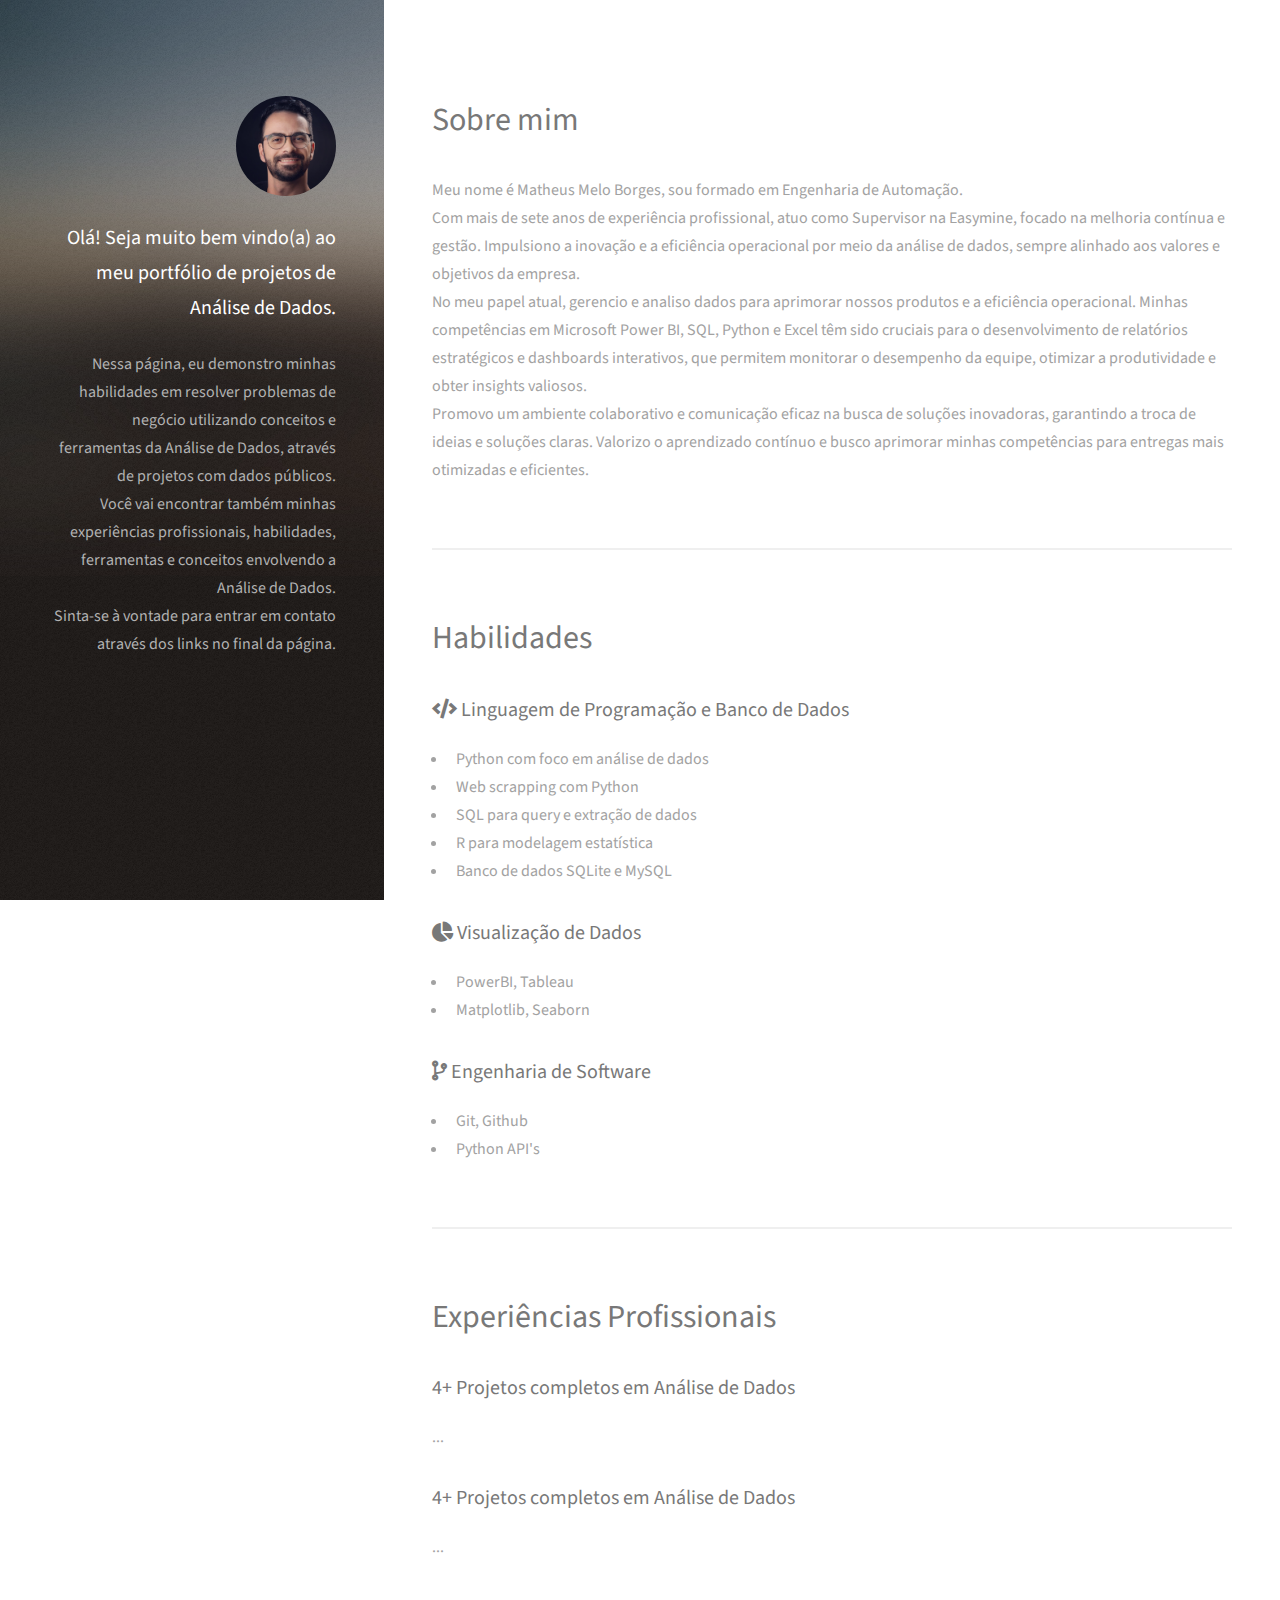
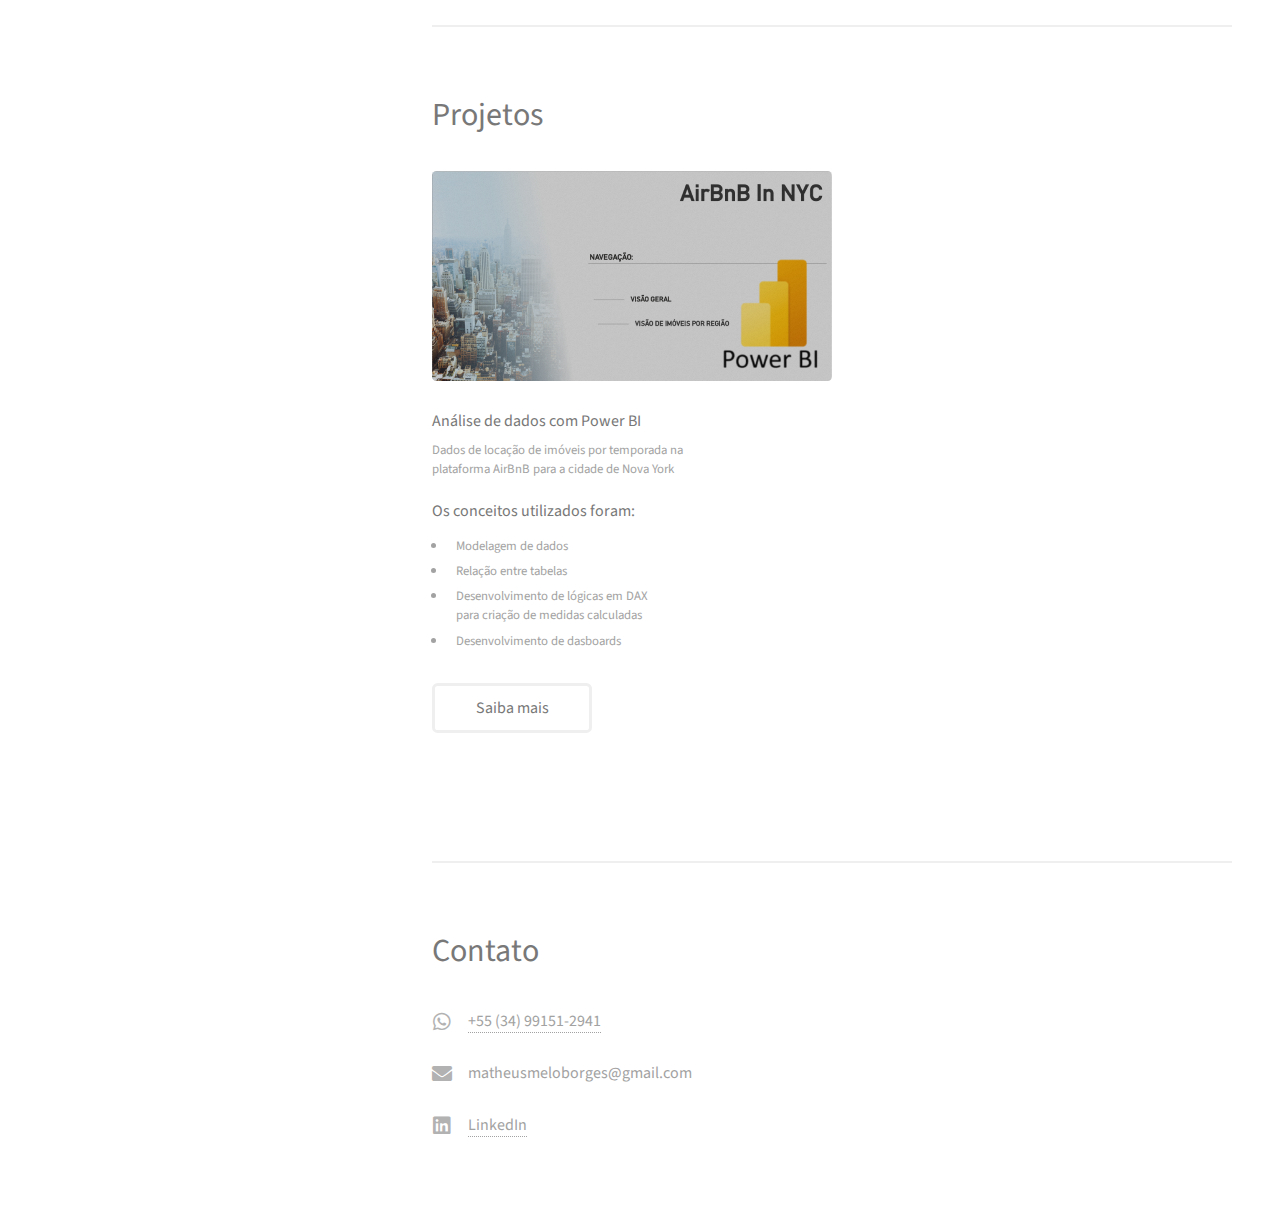
==== commit 7ad0d2ad: "alteração da página do projeto 1" ====
--- a/index.html
+++ b/index.html
@@ -6,7 +6,7 @@
 -->
 <html>
 	<head>
-		<title>Strata by HTML5 UP</title>
+		<title>Portfólio Projetos MMB</title>
 		<meta charset="utf-8" />
 		<meta name="viewport" content="width=device-width, initial-scale=1, user-scalable=no" />
 		<link rel="stylesheet" href="assets/css/main.css" />
@@ -56,9 +56,9 @@
 										<ul>
 											<li>Python com foco em análise de dados</li>
 											<li>Web scrapping com Python</li>
-											<li>SQL para extração de dados</li>
+											<li>SQL para query e extração de dados</li>
 											<li>R para modelagem estatística</li>
-											<li>Banco de dados SQLite, MongoDB e Cassandra</li>
+											<li>Banco de dados SQLite e MySQL</li>
 										</ul>
 									</div>
 							</article>
@@ -104,16 +104,20 @@
 						</header>
 						<div class="row">
 							<article class="col-6 col-12-xsmall work-item">
-								<p class="image fit thumb"><img src="images/thumb_1.jpg"/></p>
-								<h3>Projeto 1</h3>
-								<p>Projeto de dados com Excel....</p>
-								<h3>As ferramentas utilizadas foram:</h3>
+								<p class="image"><img src="images/projects_pbi_1/cover.png"/></p>
+								<h3>Análise de dados com Power BI</h3>
+								<p>Dados de locação de imóveis por temporada na<br/>
+									plataforma AirBnB para a cidade de Nova York<br/><br/></p>
+								<h3>Os conceitos utilizados foram:</h3>
 								<ul>
-									<li><p>...</p></li>
-									<li><p>...</p></li>
+									<li><p>Modelagem de dados</p></li>
+									<li><p>Relação entre tabelas</p></li>
+									<li><p>Desenvolvimento de lógicas em DAX<br/>
+										para criação de medidas calculadas</p></li>
+									<li><p>Desenvolvimento de dasboards</p></li>
 								</ul>
 								<ul class="actions">
-									<li><a href="#" class="button">Saiba mais</a></li>
+									<li><a href="pbi.html" class="button">Saiba mais</a></li>
 								</ul>
 							</article>
 						</div>
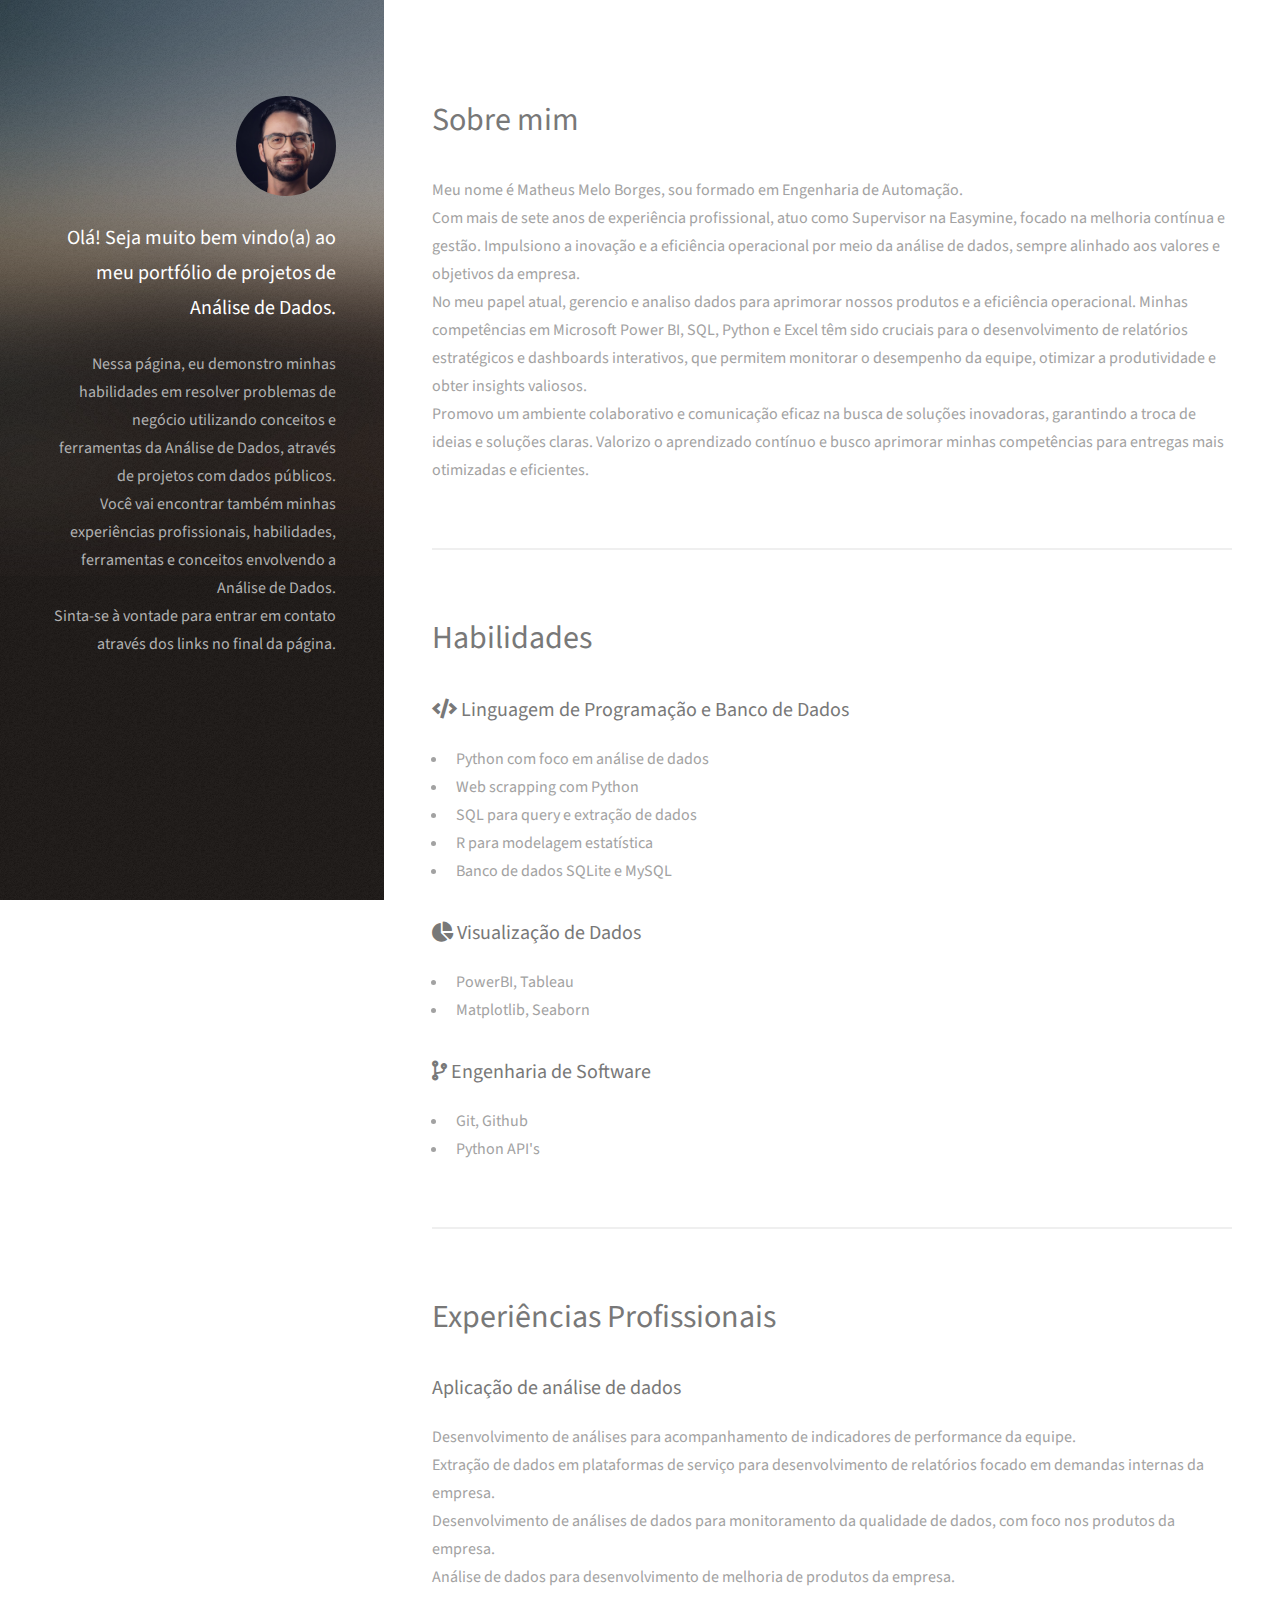
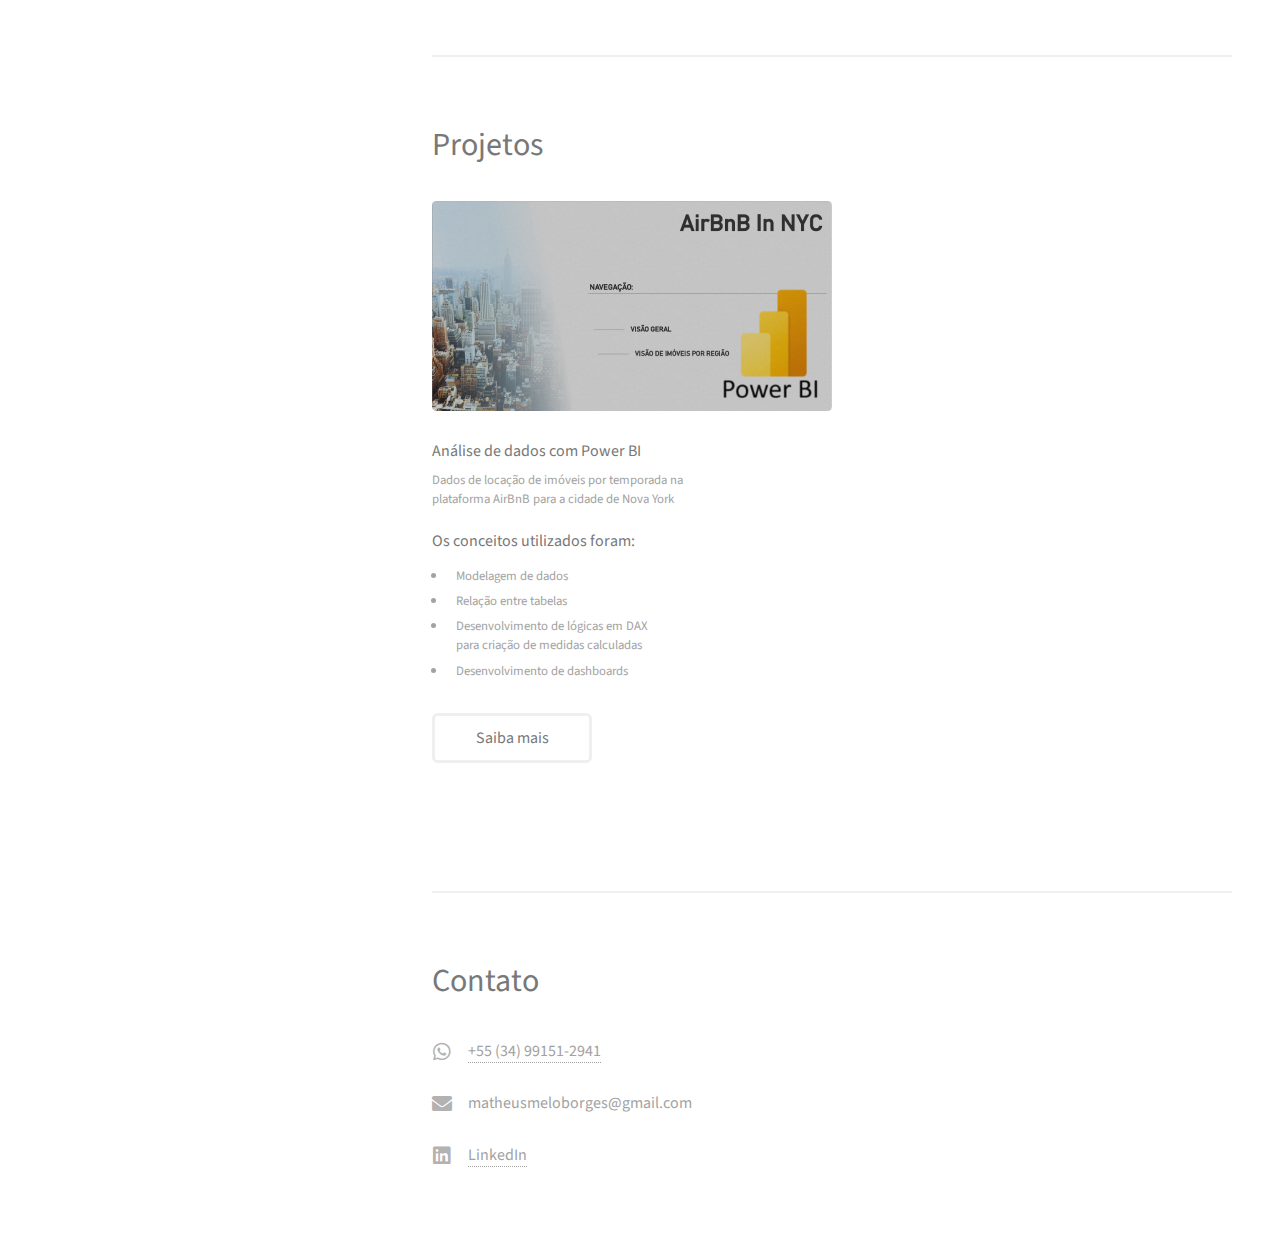
==== commit 0e2e74ec: "publicação da estrutura final da página de projetos" ====
--- a/index.html
+++ b/index.html
@@ -88,10 +88,15 @@
 						<header class="major">
 							<h2>Experiências Profissionais</h2>
 						</header>
-							<h3>4+ Projetos completos em Análise de Dados</h3>
-							<p>...</p>
-							<h3>4+ Projetos completos em Análise de Dados</h3>
-							<p>...</p>
+							<h3>Aplicação de análise de dados</h3>
+							<div class="content">
+								<p>
+									Desenvolvimento de análises para acompanhamento de indicadores de performance da equipe.<br/>
+									Extração de dados em plataformas de serviço para desenvolvimento de relatórios focado em demandas internas da empresa.<br/>
+									Desenvolvimento de análises de dados para monitoramento da qualidade de dados, com foco nos produtos da empresa.<br/>
+									Análise de dados para desenvolvimento de melhoria de produtos da empresa.
+								</p>
+							</div>
 					</section>
 
 
@@ -114,7 +119,7 @@
 									<li><p>Relação entre tabelas</p></li>
 									<li><p>Desenvolvimento de lógicas em DAX<br/>
 										para criação de medidas calculadas</p></li>
-									<li><p>Desenvolvimento de dasboards</p></li>
+									<li><p>Desenvolvimento de dashboards</p></li>
 								</ul>
 								<ul class="actions">
 									<li><a href="pbi.html" class="button">Saiba mais</a></li>
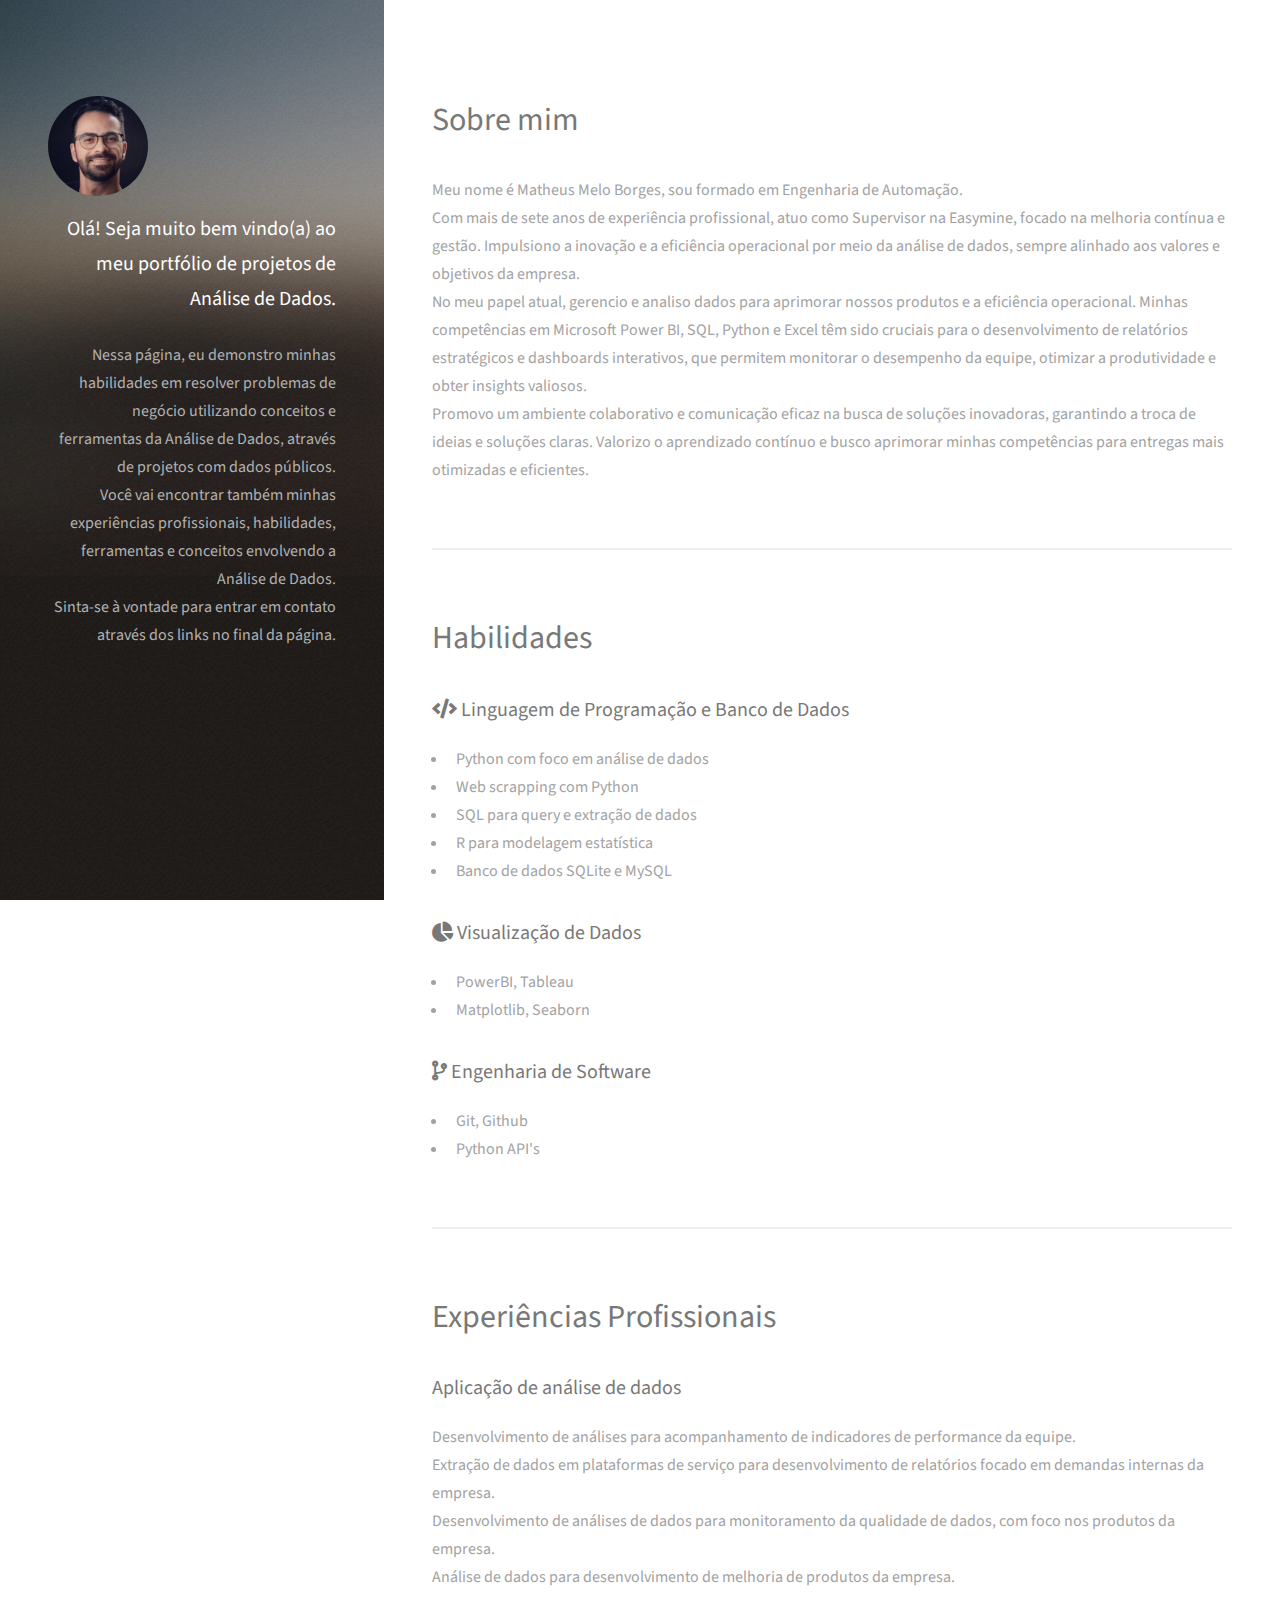
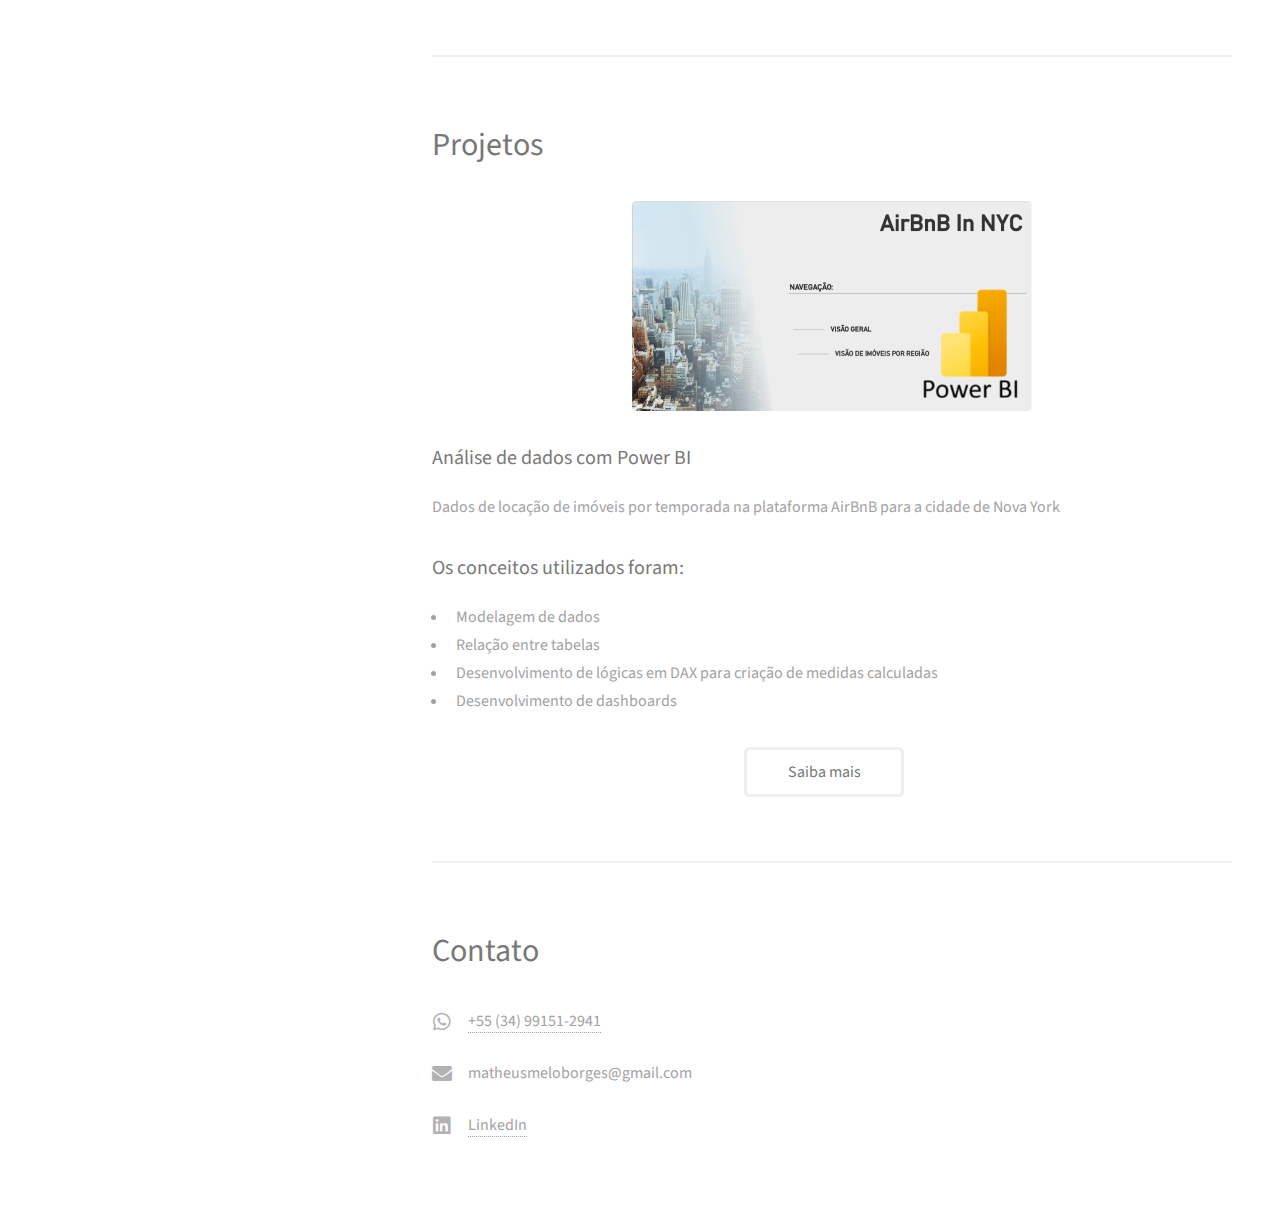
==== commit ce700fa8: "ajustes de posição de texto e imagens da página index" ====
--- a/index.html
+++ b/index.html
@@ -1,163 +1,172 @@
 <!DOCTYPE HTML>
-<!--
-	Strata by HTML5 UP
-	html5up.net | @ajlkn
-	Free for personal and commercial use under the CCA 3.0 license (html5up.net/license)
--->
 <html>
-	<head>
-		<title>Portfólio Projetos MMB</title>
-		<meta charset="utf-8" />
-		<meta name="viewport" content="width=device-width, initial-scale=1, user-scalable=no" />
-		<link rel="stylesheet" href="assets/css/main.css" />
-	</head>
-	<body class="is-preload">
+<head>
+    <title>Portfólio Projetos MMB</title>
+    <meta charset="utf-8" />
+    <meta name="viewport" content="width=device-width, initial-scale=1, user-scalable=no" />
+    <link rel="stylesheet" href="assets/css/main.css" />
+    <style>
+        .actions {
+            list-style: none;
+            padding: 0;
+            display: flex;
+            justify-content: center;
+            width: 100%; /* Ensure full width for centering */
+            margin-top: 20px; /* Add some spacing above the button */
+        }
+        .actions li {
+            display: flex;
+            justify-content: center;
+            width: 100%; /* Ensure the li takes full width for centering */
+        }
+        .image img {
+            max-width: 100%;
+            height: auto;
+        }
+		.image {
+            display: flex;
+            justify-content: center;
+            align-items: center;
+        }
+    </style>
+</head>
+<body class="is-preload">
 
-		<!-- Header -->
-			<header id="header">
-				<div class="inner">
-					<a class="image avatar"><img src="images/mmb.jpg" alt="" /></a>
-					<h1><strong>Olá! Seja muito bem vindo(a)<br />
-						ao meu portfólio de projetos<br />
-						de Análise de Dados.</strong></h1>
-					<p> <p></p>
-					<p>Nessa página, eu demonstro minhas habilidades em resolver problemas de negócio 
-						utilizando conceitos e ferramentas da Análise de Dados, através de projetos com dados 
-						públicos.<br />
-						Você vai encontrar também minhas experiências profissionais, habilidades, 
-						ferramentas e conceitos envolvendo a Análise de Dados.<br />
-						Sinta-se à vontade para entrar em contato através dos links no final da página.<p>
-				</div>
-			</header>
+    <!-- Header -->
+    <header id="header">
+        <div class="inner">
+            <a class="image avatar"><img src="images/mmb.jpg" alt="" /></a>
+            <h1><strong>Olá! Seja muito bem vindo(a)<br />
+                ao meu portfólio de projetos<br />
+                de Análise de Dados.</strong></h1>
+            <p> <p></p>
+            <p>Nessa página, eu demonstro minhas habilidades em resolver problemas de negócio 
+                utilizando conceitos e ferramentas da Análise de Dados, através de projetos com dados 
+                públicos.<br />
+                Você vai encontrar também minhas experiências profissionais, habilidades, 
+                ferramentas e conceitos envolvendo a Análise de Dados.<br />
+                Sinta-se à vontade para entrar em contato através dos links no final da página.<p>
+        </div>
+    </header>
 
-		<!-- Main -->
-			<div id="main">
+    <!-- Main -->
+    <div id="main">
 
-				<!-- One -->
-					<section id="one">
-						<header class="major">
-							<h2>Sobre mim</h2>
-						</header>
-						<p>Meu nome é Matheus Melo Borges, sou formado em Engenharia de Automação.<br />
-							Com mais de sete anos de experiência profissional, atuo como Supervisor na Easymine, focado na melhoria contínua e gestão. Impulsiono a inovação e a eficiência operacional por meio da análise de dados, sempre alinhado aos valores e objetivos da empresa.<br />
-							No meu papel atual, gerencio e analiso dados para aprimorar nossos produtos e a eficiência operacional. Minhas competências em Microsoft Power BI, SQL, Python e Excel têm sido cruciais para o desenvolvimento de relatórios estratégicos e dashboards interativos, que permitem monitorar o desempenho da equipe, otimizar a produtividade e obter insights valiosos.<br />
-							Promovo um ambiente colaborativo e comunicação eficaz na busca de soluções inovadoras, garantindo a troca de ideias e soluções claras. Valorizo o aprendizado contínuo e busco aprimorar minhas competências para entregas mais otimizadas e eficientes.</p>
-					</section>
+        <!-- One -->
+        <section id="one">
+            <header class="major">
+                <h2>Sobre mim</h2>
+            </header>
+            <p>Meu nome é Matheus Melo Borges, sou formado em Engenharia de Automação.<br />
+                Com mais de sete anos de experiência profissional, atuo como Supervisor na Easymine, focado na melhoria contínua e gestão. Impulsiono a inovação e a eficiência operacional por meio da análise de dados, sempre alinhado aos valores e objetivos da empresa.<br />
+                No meu papel atual, gerencio e analiso dados para aprimorar nossos produtos e a eficiência operacional. Minhas competências em Microsoft Power BI, SQL, Python e Excel têm sido cruciais para o desenvolvimento de relatórios estratégicos e dashboards interativos, que permitem monitorar o desempenho da equipe, otimizar a produtividade e obter insights valiosos.<br />
+                Promovo um ambiente colaborativo e comunicação eficaz na busca de soluções inovadoras, garantindo a troca de ideias e soluções claras. Valorizo o aprendizado contínuo e busco aprimorar minhas competências para entregas mais otimizadas e eficientes.</p>
+        </section>
 
-				<!-- Two -->
-					<section id="two">
-						<header class="major">
-							<h2>Habilidades</h2>
-						</header>
-						<div class="features">
-							<article>
-								<h3><i class="icon solid fa-code"></i>	Linguagem de Programação e Banco de Dados</h3>
-									<div class="content">
-										<ul>
-											<li>Python com foco em análise de dados</li>
-											<li>Web scrapping com Python</li>
-											<li>SQL para query e extração de dados</li>
-											<li>R para modelagem estatística</li>
-											<li>Banco de dados SQLite e MySQL</li>
-										</ul>
-									</div>
-							</article>
-	
-							<h3><i class="icon solid fa-chart-pie"></i>	Visualização de Dados</h3>
-							<div class="content">
-								<ul>
-									<li>PowerBI, Tableau</li>
-									<li>Matplotlib, Seaborn</li>
-								</ul>
-							</div>
-								</article>
-							<h3><i class="icon solid fa-code-branch"></i>	Engenharia de Software</h3>
-							<div class="content">
-								<ul>
-									<li>Git, Github</li>
-									<li>Python API's</li>
-								</ul>
-							</div>
-							</article>
-						</div>
+        <!-- Two -->
+        <section id="two">
+            <header class="major">
+                <h2>Habilidades</h2>
+            </header>
+            <div class="features">
+                <article>
+                    <h3><i class="icon solid fa-code"></i>	Linguagem de Programação e Banco de Dados</h3>
+                        <div class="content">
+                            <ul>
+                                <li>Python com foco em análise de dados</li>
+                                <li>Web scrapping com Python</li>
+                                <li>SQL para query e extração de dados</li>
+                                <li>R para modelagem estatística</li>
+                                <li>Banco de dados SQLite e MySQL</li>
+                            </ul>
+                        </div>
+                </article>
+                <h3><i class="icon solid fa-chart-pie"></i>	Visualização de Dados</h3>
+                <div class="content">
+                    <ul>
+                        <li>PowerBI, Tableau</li>
+                        <li>Matplotlib, Seaborn</li>
+                    </ul>
+                </div>
+                <h3><i class="icon solid fa-code-branch"></i>	Engenharia de Software</h3>
+                <div class="content">
+                    <ul>
+                        <li>Git, Github</li>
+                        <li>Python API's</li>
+                    </ul>
+                </div>
+            </div>
+        </section>
 
-					</section>
+        <!-- Three -->
+        <section id="three">
+            <header class="major">
+                <h2>Experiências Profissionais</h2>
+            </header>
+                <h3>Aplicação de análise de dados</h3>
+                <div class="content">
+                    <p>
+                        Desenvolvimento de análises para acompanhamento de indicadores de performance da equipe.<br/>
+                        Extração de dados em plataformas de serviço para desenvolvimento de relatórios focado em demandas internas da empresa.<br/>
+                        Desenvolvimento de análises de dados para monitoramento da qualidade de dados, com foco nos produtos da empresa.<br/>
+                        Análise de dados para desenvolvimento de melhoria de produtos da empresa.
+                    </p>
+                </div>
+        </section>
 
-					<!-- Three -->
-					<section id="three">
-						<header class="major">
-							<h2>Experiências Profissionais</h2>
-						</header>
-							<h3>Aplicação de análise de dados</h3>
-							<div class="content">
-								<p>
-									Desenvolvimento de análises para acompanhamento de indicadores de performance da equipe.<br/>
-									Extração de dados em plataformas de serviço para desenvolvimento de relatórios focado em demandas internas da empresa.<br/>
-									Desenvolvimento de análises de dados para monitoramento da qualidade de dados, com foco nos produtos da empresa.<br/>
-									Análise de dados para desenvolvimento de melhoria de produtos da empresa.
-								</p>
-							</div>
-					</section>
+        <!-- Four -->
+        <section id="four">
+            <header class="major">
+                <h2>Projetos</h2>
+            </header>
+            <div class="content">
+                <article class="col-6 col-12-xsmall work-item">
+                    <p class="image"><img src="images/projects_pbi_1/cover.png" alt="Imagem de capa"/></p>
+                </article>
+                <h3>Análise de dados com Power BI</h3>
+                <p>Dados de locação de imóveis por temporada na
+                    plataforma AirBnB para a cidade de Nova York<br/></p>
+                <h3>Os conceitos utilizados foram:</h3>
+                <ul>
+                    <li>Modelagem de dados</li>
+                    <li>Relação entre tabelas</li>
+                    <li>Desenvolvimento de lógicas em DAX
+                        para criação de medidas calculadas</li>
+                    <li>Desenvolvimento de dashboards</li>
+                </ul>
+                <ul class="actions">
+                    <li><a href="pbi.html" class="button">Saiba mais</a></li>
+                </ul>
+            </div>
+        </section>
 
+        <!-- Five -->
+        <section id="five">
+            <header class="major">
+                <h2>Contato</h2>
+            </header>
+            <ul class="labeled-icons">
+                <li>
+                    <h3 class="icon brands fa-whatsapp"><span class="label">Phone</span></h3>
+                    <a href="https://wa.me/3491512941">+55 (34) 99151-2941</a>
+                </li>
+                <li>
+                    <h3 class="icon solid fa-envelope"><span class="label">Email</span></h3>
+                    matheusmeloborges@gmail.com
+                </li>
+                <li>
+                    <h3 class="icon brands fa-linkedin"><span class="label">LinkedIn</span></h3>
+                    <a href="https://www.linkedin.com/in/matheus-melo-borges/">LinkedIn</a>
+                </li>
+            </ul>
+        </section>
 
-
-
-					<!-- Four -->
-					<section id="four">
-						<header class="major">
-							<h2>Projetos</h2>
-						</header>
-						<div class="row">
-							<article class="col-6 col-12-xsmall work-item">
-								<p class="image"><img src="images/projects_pbi_1/cover.png"/></p>
-								<h3>Análise de dados com Power BI</h3>
-								<p>Dados de locação de imóveis por temporada na<br/>
-									plataforma AirBnB para a cidade de Nova York<br/><br/></p>
-								<h3>Os conceitos utilizados foram:</h3>
-								<ul>
-									<li><p>Modelagem de dados</p></li>
-									<li><p>Relação entre tabelas</p></li>
-									<li><p>Desenvolvimento de lógicas em DAX<br/>
-										para criação de medidas calculadas</p></li>
-									<li><p>Desenvolvimento de dashboards</p></li>
-								</ul>
-								<ul class="actions">
-									<li><a href="pbi.html" class="button">Saiba mais</a></li>
-								</ul>
-							</article>
-						</div>
-					</section>
-
-					<!-- Five -->
-					<section id="five">
-						<header class="major">
-							<h2>Contato</h2>
-						</header>
-								<ul class="labeled-icons">
-									<li>
-										<h3 class="icon brands fa-whatsapp"><span class="label">Phone</span></h3>
-										<a href="https://wa.me/3491512941">+55 (34) 99151-2941</a>
-									</li>
-									<li>
-										<h3 class="icon solid fa-envelope"><span class="label">Email</span></h3>
-										matheusmeloborges@gmail.com
-									</li>
-									<li>
-										<h3 class="icon brands fa-linkedin"><span class="label">LinkedIn</span></h3>
-										<a href="https://www.linkedin.com/in/matheus-melo-borges/">LinkedIn</a>
-									</li>
-								</ul>
-						</div>
-					</section>
-
-
-		<!-- Scripts -->
-			<script src="assets/js/jquery.min.js"></script>
-			<script src="assets/js/jquery.poptrox.min.js"></script>
-			<script src="assets/js/browser.min.js"></script>
-			<script src="assets/js/breakpoints.min.js"></script>
-			<script src="assets/js/util.js"></script>
-			<script src="assets/js/main.js"></script>
-
-	</body>
+    <!-- Scripts -->
+    <script src="assets/js/jquery.min.js"></script>
+    <script src="assets/js/jquery.poptrox.min.js"></script>
+    <script src="assets/js/browser.min.js"></script>
+    <script src="assets/js/breakpoints.min.js"></script>
+    <script src="assets/js/util.js"></script>
+    <script src="assets/js/main.js"></script>
+</body>
 </html>--- a/assets/css/main.css
+++ b/assets/css/main.css
@@ -2055,7 +2055,7 @@
 			display: block;
 			height: 100%;
 			left: 0;
-			opacity: 0.5;
+			opacity: 0.0;
 			position: absolute;
 			top: 0;
 			width: 100%;
@@ -3218,4 +3218,12 @@
 				padding-left: 0;
 			}
 
+	}
+	.actions {
+		text-align: center;
+	}
+	
+	.actions .button {
+		display: inline-block;
+		margin: 0 auto;
 	}